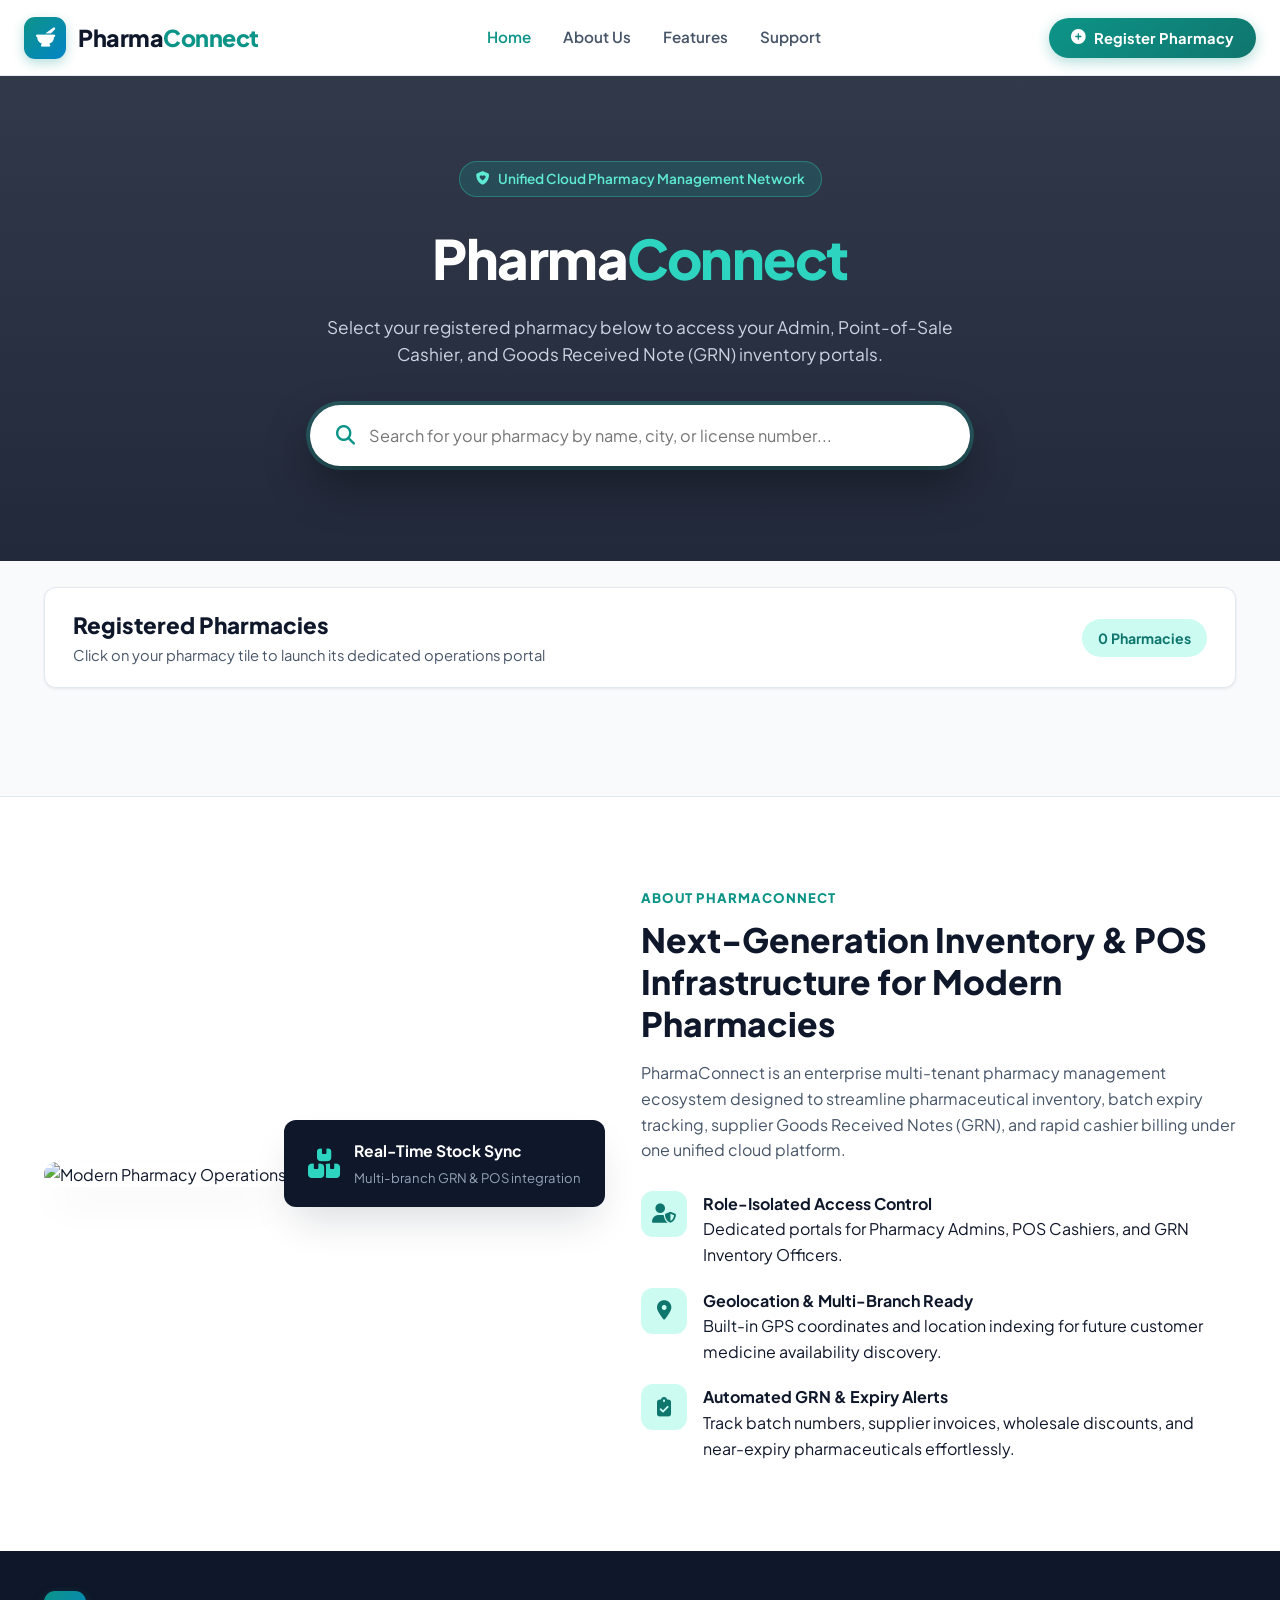
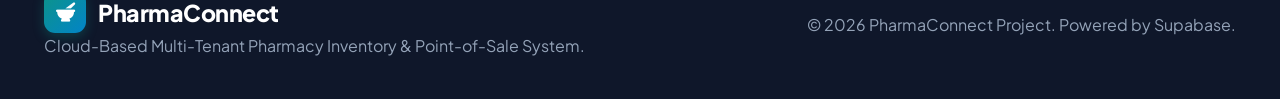
==== index.html @ 58185cb9 "Text Errors" ====
<!DOCTYPE html>
<html lang="en">
<head>
    <meta charset="UTF-8">
    <meta name="viewport" content="width=device-width, initial-scale=1.0">
    <title>PharmaConnect | Multi-Tenant Pharmacy Inventory System</title>
    
    <!-- Google Fonts -->
    <link rel="preconnect" href="https://fonts.googleapis.com">
    <link rel="preconnect" href="https://fonts.gstatic.com" crossorigin>
    <link href="https://fonts.googleapis.com/css2?family=Plus+Jakarta+Sans:wght@400;500;600;700;800&display=swap" rel="stylesheet">
    
    <!-- Font Awesome Icons -->
    <link rel="stylesheet" href="https://cdnjs.cloudflare.com/ajax/libs/font-awesome/6.5.1/css/all.min.css">
    
    <!-- Supabase JS SDK -->
    <script src="https://cdn.jsdelivr.net/npm/@supabase/supabase-js@2"></script>
    <link rel="icon" type="image/png" size="32x32" href="/Firefly.png"> 
    <!-- Custom Stylesheet -->
    <link rel="stylesheet" href="style.css">
</head>
<body>

    <!-- Toast Notification Container -->
    <div id="toast-container"></div>

    <!-- ==================== TOP NAVIGATION BAR ==================== -->
    <header class="navbar" id="main-navbar">
        <div class="nav-container">
            <a href="#home" class="brand-logo" onclick="navigateTo('home'); return false;">
                <div class="logo-icon">
                    <i class="fa-solid fa-mortar-pestle"></i>
                </div>
                <span>Pharma<span class="brand-highlight">Connect</span></span>
            </a>

            <nav class="nav-links">
                <a href="#home" onclick="navigateTo('home'); return false;" class="nav-link active">Home</a>
                <a href="#about-section" onclick="scrollToAbout(event)" class="nav-link">About Us</a>
                <a href="#features-section" onclick="scrollToAbout(event)" class="nav-link">Features</a>
                <a href="#contact-section" onclick="scrollToAbout(event)" class="nav-link">Support</a>
            </nav>

            <div class="nav-actions">
                <button type="button" class="btn-register-nav" onclick="navigateTo('register')">
                    <i class="fa-solid fa-plus-circle"></i> Register Pharmacy
                </button>
            </div>
        </div>
    </header>

    <!-- ==================== VIEW 1: MAIN FRONT PAGE ==================== -->
    <main id="view-home" class="view-section active">
        <section class="hero-section">
            <div class="hero-overlay"></div>
            <div class="hero-content">
                <span class="hero-badge">
                    <i class="fa-solid fa-shield-heart"></i> Unified Cloud Pharmacy Management Network
                </span>
                <h1 class="hero-title">Pharma<span>Connect</span></h1>
                <p class="hero-subtitle">
                    Select your registered pharmacy below to access your Admin, Point-of-Sale Cashier, and Goods Received Note (GRN) inventory portals.
                </p>

                <!-- Center Search Bar -->
                <div class="search-wrapper">
                    <i class="fa-solid fa-magnifying-glass search-icon"></i>
                    <input 
                        type="search" 
                        id="pharmacy-search-input" 
                        name="pharmacy_search"
                        placeholder="Search for your pharmacy by name, city, or license number..." 
                        autocomplete="off"
                    >
                </div>
            </div>
        </section>

        <!-- Registered Pharmacy Tiles Section -->
        <section class="directory-section">
            <div class="container">
                <div class="directory-header">
                    <div>
                        <h2>Registered Pharmacies</h2>
                        <p>Click on your pharmacy tile to launch its dedicated operations portal</p>
                    </div>
                    <span id="pharmacy-count-badge" class="count-badge">0 Pharmacies</span>
                </div>

                <!-- Dynamic Grid of Pharmacy Tiles -->
                <div id="pharmacy-tiles-grid" class="pharmacy-grid"></div>

                <!-- Empty State -->
                <div id="no-results-state" class="empty-state hidden">
                    <i class="fa-solid fa-clinic-medical"></i>
                    <h3 id="empty-state-title">No Pharmacies Registered Yet</h3>
                    <p id="empty-state-desc">Register your first pharmacy to see it appear here on the live directory.</p>
                    <button type="button" class="btn-primary" onclick="navigateTo('register')">
                        <i class="fa-solid fa-plus"></i> Register First Pharmacy
                    </button>
                </div>
            </div>
        </section>

        <!-- About Us & Platform Features Section -->
        <section id="about-section" class="about-section">
            <div class="container">
                <div class="about-grid">
                    <div class="about-image-wrapper">
                        <img src="https://images.unsplash.com/photo-1587854692152-cbe660dbde88?auto=format&fit=crop&w=1000&q=80" alt="Modern Pharmacy Operations">
                        <div class="about-floating-card">
                            <i class="fa-solid fa-boxes-stacked"></i>
                            <div>
                                <strong>Real-Time Stock Sync</strong>
                                <span>Multi-branch GRN & POS integration</span>
                            </div>
                        </div>
                    </div>
                    <div class="about-text">
                        <span class="section-tag">ABOUT PHARMACONNECT</span>
                        <h2>Next-Generation Inventory & POS Infrastructure for Modern Pharmacies</h2>
                        <p>
                            PharmaConnect is an enterprise multi-tenant pharmacy management ecosystem designed to streamline pharmaceutical inventory, batch expiry tracking, supplier Goods Received Notes (GRN), and rapid cashier billing under one unified cloud platform.
                        </p>
                        <div class="feature-list" id="features-section">
                            <div class="feature-item">
                                <div class="feature-icon"><i class="fa-solid fa-user-shield"></i></div>
                                <div>
                                    <h4>Role-Isolated Access Control</h4>
                                    <p>Dedicated portals for Pharmacy Admins, POS Cashiers, and GRN Inventory Officers.</p>
                                </div>
                            </div>
                            <div class="feature-item">
                                <div class="feature-icon"><i class="fa-solid fa-location-dot"></i></div>
                                <div>
                                    <h4>Geolocation & Multi-Branch Ready</h4>
                                    <p>Built-in GPS coordinates and location indexing for future customer medicine availability discovery.</p>
                                </div>
                            </div>
                            <div class="feature-item">
                                <div class="feature-icon"><i class="fa-solid fa-clipboard-check"></i></div>
                                <div>
                                    <h4>Automated GRN & Expiry Alerts</h4>
                                    <p>Track batch numbers, supplier invoices, wholesale discounts, and near-expiry pharmaceuticals effortlessly.</p>
                                </div>
                            </div>
                        </div>
                    </div>
                </div>
            </div>
        </section>

        <footer id="contact-section" class="footer">
            <div class="container footer-content">
                <div>
                    <div class="brand-logo footer-logo">
                        <div class="logo-icon"><i class="fa-solid fa-mortar-pestle"></i></div>
                        <span>Pharma<span class="brand-highlight">Connect</span></span>
                    </div>
                    <p>Cloud-Based Multi-Tenant Pharmacy Inventory & Point-of-Sale System.</p>
                </div>
                <div class="footer-right">
                    <p>&copy; 2026 PharmaConnect Project. Powered by Supabase.</p>
                </div>
            </div>
        </footer>
    </main>

    <!-- ==================== VIEW 2: REGISTER PHARMACY PAGE ==================== -->
    <section id="view-register" class="view-section">
        <div class="register-container">
            <!-- Left Visual Banner -->
            <div class="register-banner">
                <div class="register-banner-overlay"></div>
                <div class="register-banner-content">
                    <button type="button" class="btn-back-light" onclick="navigateTo('home')">
                        <i class="fa-solid fa-arrow-left"></i> Back to Front Page
                    </button>
                    <div class="banner-middle">
                        <span class="badge-pill">Partner Onboarding</span>
                        <h2>Register Your Pharmacy on PharmaConnect</h2>
                        <p>Set up your digital pharmacy workspace. Once registered, your pharmacy tile will immediately appear on the directory.</p>
                        
                        <ul class="onboarding-steps">
                            <li><i class="fa-solid fa-circle-check"></i> Instant cloud workspace provisioning</li>
                            <li><i class="fa-solid fa-circle-check"></i> Precise GPS & address location pinning</li>
                            <li><i class="fa-solid fa-circle-check"></i> Master Admin account creation via Supabase</li>
                        </ul>
                    </div>
                    <div class="banner-footer">
                        <small><i class="fa-solid fa-lock"></i> Secured with Row Level Security (RLS)</small>
                    </div>
                </div>
            </div>

            <!-- Right Form Area (WITH FULL AUTOFILL SUPPORT) -->
            <div class="register-form-wrapper">
                <div class="form-header">
                    <h2>Pharmacy Registration</h2>
                    <p>Complete the details below to deploy your pharmacy management portal.</p>
                </div>

                <!-- Inline Error Box -->
                <div id="register-error-box" class="form-alert error hidden"></div>

                <form id="register-pharmacy-form" method="post" action="#" autocomplete="on">
                    <!-- 1. Pharmacy Identity Details -->
                    <div class="form-section-title">
                        <i class="fa-solid fa-clinic-medical"></i> Pharmacy Information
                    </div>
                    <div class="form-grid-2">
                        <div class="form-group">
                            <label for="reg-pharmacy-name">Pharmacy Name *</label>
                            <input 
                                type="text" 
                                id="reg-pharmacy-name" 
                                name="organization" 
                                autocomplete="organization" 
                                required 
                                placeholder="e.g., MediCare Central Pharmacy"
                            >
                        </div>
                        <div class="form-group">
                            <label for="reg-license-no">NMRA / Pharmacy Reg. Number *</label>
                            <input 
                                type="text" 
                                id="reg-license-no" 
                                name="license_no" 
                                autocomplete="off" 
                                required 
                                placeholder="e.g., PH-SL-2026-849"
                            >
                        </div>
                    </div>

                    <div class="form-grid-2">
                        <div class="form-group">
                            <label for="reg-phone">Contact Number *</label>
                            <input 
                                type="tel" 
                                id="reg-phone" 
                                name="tel" 
                                autocomplete="tel" 
                                required 
                                placeholder="e.g., +94 11 234 5678"
                            >
                        </div>
                        <div class="form-group">
                            <label for="reg-hours">Operating Hours *</label>
                            <select id="reg-hours" name="operating_hours" required>
                                <option value="24/7 Open">Open 24 Hours (24/7)</option>
                                <option value="8:00 AM - 10:00 PM" selected>8:00 AM – 10:00 PM</option>
                                <option value="8:00 AM - 8:00 PM">8:00 AM – 8:00 PM</option>
                                <option value="9:00 AM - 9:00 PM">9:00 AM – 9:00 PM</option>
                            </select>
                        </div>
                    </div>

                    <!-- 2. Pharmacy Location Details -->
                    <div class="form-section-title">
                        <i class="fa-solid fa-map-location-dot"></i> Location & Coordinates
                    </div>
                    <div class="form-grid-2">
                        <div class="form-group">
                            <label for="reg-city">City / Town *</label>
                            <input 
                                type="text" 
                                id="reg-city" 
                                name="address-level2" 
                                autocomplete="address-level2" 
                                required 
                                placeholder="e.g., Moratuwa"
                            >
                        </div>
                        <div class="form-group">
                            <label for="reg-address">Street Address *</label>
                            <input 
                                type="text" 
                                id="reg-address" 
                                name="street-address" 
                                autocomplete="street-address" 
                                required 
                                placeholder="e.g., No. 142, Galle Road"
                            >
                        </div>
                    </div>

                    <div class="location-picker-box">
                        <div class="location-coords">
                            <div class="form-group">
                                <label for="reg-lat">Latitude</label>
                                <input type="text" id="reg-lat" name="latitude" placeholder="e.g., 6.7951">
                            </div>
                            <div class="form-group">
                                <label for="reg-lng">Longitude</label>
                                <input type="text" id="reg-lng" name="longitude" placeholder="e.g., 79.9009">
                            </div>
                        </div>
                        <button type="button" id="btn-detect-gps" class="btn-gps" onclick="detectLocation()">
                            <i class="fa-solid fa-location-crosshairs"></i> Detect Current GPS Location
                        </button>
                        <small id="gps-status-text" class="gps-hint">
                            You can click Detect GPS or type coordinates manually.
                        </small>
                    </div>

                    <div class="form-group" style="margin-top: 14px;">
                        <label for="reg-image-url">Storefront / Cover Image URL (Optional)</label>
                        <input 
                            type="url" 
                            id="reg-image-url" 
                            name="image_url" 
                            autocomplete="url" 
                            placeholder="Leave blank to use default professional pharmacy image"
                        >
                    </div>

                    <!-- 3. Master Admin Credentials -->
                    <div class="form-section-title">
                        <i class="fa-solid fa-user-lock"></i> Master Admin Credentials
                    </div>
                    <div class="form-grid-2">
                        <div class="form-group">
                            <label for="reg-admin-email">Admin Email *</label>
                            <input 
                                type="email" 
                                id="reg-admin-email" 
                                name="email" 
                                autocomplete="email" 
                                required 
                                placeholder="admin@pharmacy.lk"
                            >
                        </div>
                        <div class="form-group">
                            <label for="reg-admin-username">Admin Username *</label>
                            <input 
                                type="text" 
                                id="reg-admin-username" 
                                name="username" 
                                autocomplete="username" 
                                required 
                                placeholder="e.g., medicare_admin"
                            >
                        </div>
                    </div>

                    <div class="form-grid-2">
                        <div class="form-group">
                            <label for="reg-admin-password">Admin Password *</label>
                            <input 
                                type="password" 
                                id="reg-admin-password" 
                                name="password" 
                                autocomplete="new-password" 
                                required 
                                minlength="6" 
                                placeholder="Min. 6 characters"
                            >
                        </div>
                        <div class="form-group">
                            <label for="reg-admin-confirm">Confirm Password *</label>
                            <input 
                                type="password" 
                                id="reg-admin-confirm" 
                                name="confirm_password" 
                                autocomplete="new-password" 
                                required 
                                minlength="6" 
                                placeholder="Re-enter password"
                            >
                        </div>
                    </div>

                    <div class="form-actions">
                        <button type="button" class="btn-secondary" onclick="navigateTo('home')">Cancel</button>
                        <button type="submit" id="btn-submit-register" class="btn-primary">
                            <i class="fa-solid fa-cloud-arrow-up"></i> Complete Registration
                        </button>
                    </div>
                </form>
            </div>
        </div>
    </section>

    <!-- ==================== VIEW 3: SPECIFIC PHARMACY PORTAL (3 TILES) ==================== -->
    <section id="view-pharmacy-portal" class="view-section portal-bg">
        <div class="portal-overlay"></div>
        
        <div class="portal-container">
            <div class="portal-topbar">
                <button type="button" class="btn-glass-back" onclick="navigateTo('home')">
                    <i class="fa-solid fa-arrow-left"></i> Back to Pharmacy Directory
                </button>
                <div class="portal-status-pill">
                    <span class="status-dot"></span> System Online
                </div>
            </div>

            <div class="portal-header">
                <span id="portal-pharmacy-license" class="portal-license-tag">REG: PH-0000</span>
                <h1 id="portal-pharmacy-name">Pharmacy Name</h1>
                <p id="portal-pharmacy-location">
                    <i class="fa-solid fa-location-dot"></i> <span>Location Address</span>
                </p>
            </div>

            <!-- THREE MAIN SYSTEM TILES IN THE MIDDLE -->
            <div class="role-tiles-wrapper">
                <div class="role-tile" onclick="openRoleLogin('Admin')">
                    <div class="role-tile-icon admin-accent">
                        <i class="fa-solid fa-user-tie"></i>
                    </div>
                    <div class="role-tile-body">
                        <span class="role-step-tag">Master Control</span>
                        <h3>Admin</h3>
                        <p>Manage pharmacy settings, full medicine inventory, financial analytics, and create accounts for Cashier & GRN staff.</p>
                    </div>
                    <div class="role-tile-footer">
                        <span>Launch Admin Portal</span>
                        <i class="fa-solid fa-arrow-right"></i>
                    </div>
                </div>

                <div class="role-tile" onclick="openRoleLogin('Cashier')">
                    <div class="role-tile-icon cashier-accent">
                        <i class="fa-solid fa-cash-register"></i>
                    </div>
                    <div class="role-tile-body">
                        <span class="role-step-tag">Point of Sale</span>
                        <h3>Cashier</h3>
                        <p>Fast barcode billing, customer prescription fulfillment, batch selection, discount handling, and receipt printing.</p>
                    </div>
                    <div class="role-tile-footer">
                        <span>Launch Cashier POS</span>
                        <i class="fa-solid fa-arrow-right"></i>
                    </div>
                </div>

                <div class="role-tile" onclick="openRoleLogin('GRN System')">
                    <div class="role-tile-icon grn-accent">
                        <i class="fa-solid fa-truck-ramp-box"></i>
                    </div>
                    <div class="role-tile-body">
                        <span class="role-step-tag">Stock Intake</span>
                        <h3>GRN System</h3>
                        <p>Record Goods Received Notes, supplier invoices, batch numbers, manufacturing/expiry dates, and wholesale cost updates.</p>
                    </div>
                    <div class="role-tile-footer">
                        <span>Launch GRN System</span>
                        <i class="fa-solid fa-arrow-right"></i>
                    </div>
                </div>
            </div>
        </div>
    </section>

    <!-- ==================== VIEW 4: ROLE LOGIN PAGE ==================== -->
    <section id="view-role-login" class="view-section portal-bg">
        <div class="portal-overlay"></div>

        <div class="login-page-container">
            <div class="login-glass-card">
                <button type="button" class="btn-back-inline" onclick="navigateTo('portal')">
                    <i class="fa-solid fa-chevron-left"></i> Back to Role Selection
                </button>

                <div class="login-card-header">
                    <div id="login-role-icon" class="login-role-icon">
                        <i class="fa-solid fa-user-shield"></i>
                    </div>
                    <span id="login-pharmacy-badge" class="login-pharmacy-badge">Pharmacy Name</span>
                    <h2 id="login-role-title">Admin Login</h2>
                    <p id="login-role-subtitle">Enter your authorized credentials to access this workspace.</p>
                </div>

                <div class="login-info-banner">
                    <i class="fa-solid fa-circle-info"></i>
                    <span id="login-hint-text">
                        Sign in using your Pharmacy Admin Username or Email & Password.
                    </span>
                </div>

                <div id="login-error-box" class="form-alert error hidden"></div>

                <form id="role-login-form" method="post" action="#" autocomplete="on">
                    <div class="form-group">
                        <label for="login-username">Admin Username or Email</label>
                        <div class="input-with-icon">
                            <i class="fa-solid fa-user"></i>
                            <input 
                                type="text" 
                                id="login-username" 
                                name="username" 
                                autocomplete="username" 
                                required 
                                placeholder="Enter admin username or email"
                            >
                        </div>
                    </div>

                    <div class="form-group">
                        <label for="login-password">Password</label>
                        <div class="input-with-icon">
                            <i class="fa-solid fa-key"></i>
                            <input 
                                type="password" 
                                id="login-password" 
                                name="password" 
                                autocomplete="current-password" 
                                required 
                                placeholder="Enter password"
                            >
                        </div>
                    </div>

                    <button type="submit" id="btn-role-login" class="btn-primary btn-full">
                        <i class="fa-solid fa-right-to-bracket"></i> Sign In to Workspace
                    </button>
                </form>
            </div>
        </div>
    </section>

    <!-- Custom Script -->
    <script src="script.js"></script>
</body>
</html>
---- style.css ----
/* ==================== VARIABLES & RESET ==================== */
:root {
    --primary: #0d9488;
    --primary-hover: #0f766e;
    --primary-light: #ccfbf1;
    --secondary: #0284c7;
    --dark-slate: #0f172a;
    --slate-800: #1e293b;
    --slate-600: #475569;
    --slate-400: #94a3b8;
    --slate-100: #f1f5f9;
    --bg-light: #f8fafc;
    --white: #ffffff;
    --danger: #ef4444;
    --success: #10b981;
    --shadow-sm: 0 1px 3px rgba(15, 23, 42, 0.08);
    --shadow-md: 0 10px 25px -5px rgba(15, 23, 42, 0.08);
    --shadow-lg: 0 20px 40px -10px rgba(15, 23, 42, 0.16);
    --radius-md: 12px;
    --radius-lg: 18px;
    --transition: all 0.25s cubic-bezier(0.4, 0, 0.2, 1);
}

* {
    margin: 0;
    padding: 0;
    box-sizing: border-box;
}

html {
    scroll-behavior: smooth;
}

body {
    font-family: 'Plus Jakarta Sans', -apple-system, BlinkMacSystemFont, sans-serif;
    background-color: var(--bg-light);
    color: var(--dark-slate);
    line-height: 1.6;
    overflow-x: hidden;
}

.container {
    max-width: 1240px;
    margin: 0 auto;
    padding: 0 24px;
}

.hidden {
    display: none !important;
}

/* ==================== VIEW SWITCHING ==================== */
.view-section {
    display: none;
    min-height: calc(100vh - 76px);
    animation: fadeIn 0.25s ease;
}

.view-section.active {
    display: block;
}

@keyframes fadeIn {
    from { opacity: 0; transform: translateY(4px); }
    to { opacity: 1; transform: translateY(0); }
}

/* ==================== TOP NAVBAR ==================== */
.navbar {
    position: sticky;
    top: 0;
    z-index: 1000;
    background: rgba(255, 255, 255, 0.94);
    backdrop-filter: blur(12px);
    border-bottom: 1px solid rgba(226, 232, 240, 0.8);
    height: 76px;
}

.nav-container {
    max-width: 1280px;
    height: 100%;
    margin: 0 auto;
    padding: 0 24px;
    display: flex;
    align-items: center;
    justify-content: space-between;
}

.brand-logo {
    display: flex;
    align-items: center;
    gap: 12px;
    text-decoration: none;
    font-size: 1.45rem;
    font-weight: 800;
    color: var(--dark-slate);
    letter-spacing: -0.5px;
}

.logo-icon {
    width: 42px;
    height: 42px;
    border-radius: 11px;
    background: linear-gradient(135deg, var(--primary), var(--secondary));
    color: var(--white);
    display: flex;
    align-items: center;
    justify-content: center;
    font-size: 1.2rem;
    box-shadow: 0 4px 12px rgba(13, 148, 136, 0.3);
}

.brand-highlight {
    color: var(--primary);
}

.nav-links {
    display: flex;
    align-items: center;
    gap: 32px;
}

.nav-link {
    text-decoration: none;
    color: var(--slate-600);
    font-weight: 600;
    font-size: 0.95rem;
    transition: var(--transition);
}

.nav-link:hover, .nav-link.active {
    color: var(--primary);
}

.nav-actions {
    display: flex;
    align-items: center;
    gap: 12px;
}

.btn-register-nav {
    background: linear-gradient(135deg, var(--primary), var(--primary-hover));
    color: var(--white);
    border: none;
    padding: 11px 22px;
    border-radius: 999px;
    font-family: inherit;
    font-weight: 700;
    font-size: 0.92rem;
    cursor: pointer;
    display: flex;
    align-items: center;
    gap: 8px;
    box-shadow: 0 4px 14px rgba(13, 148, 136, 0.32);
    transition: var(--transition);
}

.btn-register-nav:hover {
    transform: translateY(-2px);
    box-shadow: 0 8px 20px rgba(13, 148, 136, 0.42);
}

/* ==================== FORM ALERTS ==================== */
.form-alert {
    padding: 13px 16px;
    border-radius: 10px;
    font-size: 0.88rem;
    font-weight: 600;
    margin-bottom: 18px;
    line-height: 1.5;
}

.form-alert.error {
    background: #fef2f2;
    border: 1px solid #fecaca;
    color: #b91c1c;
}

.form-alert.success {
    background: #f0fdf4;
    border: 1px solid #bbf7d0;
    color: #15803d;
}

/* ==================== HERO & CENTER SEARCH BAR ==================== */
.hero-section {
    position: relative;
    padding: 85px 24px 95px;
    text-align: center;
    background-image: url('https://images.unsplash.com/photo-1576602976047-174e57a47881?auto=format&fit=crop&w=1920&q=80');
    background-size: cover;
    background-position: center;
    color: var(--white);
}

.hero-overlay {
    position: absolute;
    inset: 0;
    background: linear-gradient(180deg, rgba(15, 23, 42, 0.85) 0%, rgba(15, 23, 42, 0.92) 100%);
}

.hero-content {
    position: relative;
    z-index: 2;
    max-width: 780px;
    margin: 0 auto;
}

.hero-badge {
    display: inline-flex;
    align-items: center;
    gap: 8px;
    background: rgba(20, 184, 166, 0.18);
    border: 1px solid rgba(45, 212, 191, 0.35);
    color: #5eead4;
    padding: 6px 16px;
    border-radius: 999px;
    font-size: 0.85rem;
    font-weight: 600;
    margin-bottom: 18px;
}

.hero-title {
    font-size: 3.4rem;
    font-weight: 800;
    letter-spacing: -1.5px;
    margin-bottom: 12px;
}

.hero-title span {
    color: #2dd4bf;
}

.hero-subtitle {
    color: #cbd5e1;
    font-size: 1.08rem;
    max-width: 640px;
    margin: 0 auto 36px;
}

.search-wrapper {
    position: relative;
    max-width: 660px;
    margin: 0 auto;
    background: var(--white);
    border-radius: 999px;
    padding: 6px 20px;
    display: flex;
    align-items: center;
    box-shadow: 0 20px 45px rgba(0, 0, 0, 0.35), 0 0 0 4px rgba(45, 212, 191, 0.25);
    transition: var(--transition);
}

.search-wrapper:focus-within {
    box-shadow: 0 20px 45px rgba(0, 0, 0, 0.45), 0 0 0 5px rgba(45, 212, 191, 0.5);
    transform: translateY(-2px);
}

.search-icon {
    color: var(--primary);
    font-size: 1.2rem;
    margin-right: 14px;
    margin-left: 6px;
}

#pharmacy-search-input {
    width: 100%;
    border: none;
    outline: none;
    font-size: 1.02rem;
    font-family: inherit;
    color: var(--dark-slate);
    padding: 14px 0;
    background: transparent;
}

.clear-search-btn {
    background: var(--slate-100);
    border: none;
    width: 32px;
    height: 32px;
    border-radius: 50%;
    color: var(--slate-600);
    cursor: pointer;
    display: flex;
    align-items: center;
    justify-content: center;
}

/* ==================== PHARMACY TILES GRID ==================== */
.directory-section {
    padding: 64px 0 80px;
    margin-top: -38px;
    position: relative;
    z-index: 5;
}

.directory-header {
    display: flex;
    align-items: center;
    justify-content: space-between;
    margin-bottom: 28px;
    background: var(--white);
    padding: 20px 28px;
    border-radius: var(--radius-md);
    box-shadow: var(--shadow-sm);
    border: 1px solid #e2e8f0;
}

.directory-header h2 {
    font-size: 1.4rem;
    font-weight: 800;
}

.directory-header p {
    color: var(--slate-600);
    font-size: 0.92rem;
}

.count-badge {
    background: var(--primary-light);
    color: var(--primary-hover);
    font-weight: 700;
    font-size: 0.88rem;
    padding: 8px 16px;
    border-radius: 999px;
}

.pharmacy-grid {
    display: grid;
    grid-template-columns: repeat(auto-fill, minmax(340px, 1fr));
    gap: 26px;
}

.pharmacy-tile {
    background: var(--white);
    border-radius: var(--radius-lg);
    overflow: hidden;
    border: 1px solid #e2e8f0;
    box-shadow: var(--shadow-sm);
    cursor: pointer;
    transition: var(--transition);
    display: flex;
    flex-direction: column;
}

.pharmacy-tile:hover {
    transform: translateY(-6px);
    box-shadow: var(--shadow-lg);
    border-color: var(--primary);
}

.tile-image-box {
    height: 185px;
    position: relative;
    overflow: hidden;
}

.tile-image-box img {
    width: 100%;
    height: 100%;
    object-fit: cover;
    transition: transform 0.5s ease;
}

.pharmacy-tile:hover .tile-image-box img {
    transform: scale(1.06);
}

.tile-hours-badge {
    position: absolute;
    top: 14px;
    right: 14px;
    background: rgba(15, 23, 42, 0.8);
    backdrop-filter: blur(6px);
    color: #5eead4;
    padding: 5px 12px;
    border-radius: 999px;
    font-size: 0.78rem;
    font-weight: 700;
}

.tile-license-badge {
    position: absolute;
    bottom: 12px;
    left: 14px;
    background: rgba(255, 255, 255, 0.92);
    color: var(--dark-slate);
    padding: 4px 10px;
    border-radius: 6px;
    font-size: 0.75rem;
    font-weight: 700;
}

.tile-content {
    padding: 22px;
    flex: 1;
    display: flex;
    flex-direction: column;
}

.tile-title {
    font-size: 1.25rem;
    font-weight: 800;
    color: var(--dark-slate);
    margin-bottom: 8px;
}

.tile-meta {
    display: flex;
    flex-direction: column;
    gap: 6px;
    color: var(--slate-600);
    font-size: 0.9rem;
    margin-bottom: 18px;
}

.tile-meta span {
    display: flex;
    align-items: center;
    gap: 8px;
}

.tile-meta i {
    color: var(--primary);
    width: 16px;
}

.tile-footer {
    margin-top: auto;
    padding-top: 14px;
    border-top: 1px solid #f1f5f9;
    display: flex;
    align-items: center;
    justify-content: space-between;
    font-weight: 700;
    font-size: 0.9rem;
    color: var(--primary);
}

/* ==================== ABOUT SECTION & FOOTER ==================== */
.about-section {
    padding: 90px 0;
    background: var(--white);
    border-top: 1px solid #e2e8f0;
}

.about-grid {
    display: grid;
    grid-template-columns: 1fr 1.1fr;
    gap: 56px;
    align-items: center;
}

.about-image-wrapper {
    position: relative;
}

.about-image-wrapper img {
    width: 100%;
    border-radius: var(--radius-lg);
    box-shadow: var(--shadow-lg);
}

.about-floating-card {
    position: absolute;
    bottom: -20px;
    right: -20px;
    background: var(--dark-slate);
    color: var(--white);
    padding: 18px 24px;
    border-radius: var(--radius-md);
    display: flex;
    align-items: center;
    gap: 14px;
    box-shadow: var(--shadow-lg);
}

.about-floating-card i {
    font-size: 1.8rem;
    color: #2dd4bf;
}

.about-floating-card strong {
    display: block;
    font-size: 0.98rem;
}

.about-floating-card span {
    font-size: 0.82rem;
    color: var(--slate-400);
}

.section-tag {
    color: var(--primary);
    font-weight: 800;
    font-size: 0.82rem;
    letter-spacing: 1px;
    display: block;
    margin-bottom: 10px;
}

.about-text h2 {
    font-size: 2.1rem;
    font-weight: 800;
    line-height: 1.25;
    margin-bottom: 16px;
}

.about-text > p {
    color: var(--slate-600);
    margin-bottom: 28px;
}

.feature-list {
    display: flex;
    flex-direction: column;
    gap: 20px;
}

.feature-item {
    display: flex;
    gap: 16px;
}

.feature-icon {
    width: 46px;
    height: 46px;
    border-radius: 12px;
    background: var(--primary-light);
    color: var(--primary-hover);
    display: flex;
    align-items: center;
    justify-content: center;
    font-size: 1.2rem;
    flex-shrink: 0;
}

.footer {
    background: var(--dark-slate);
    color: var(--slate-400);
    padding: 40px 0;
}

.footer-content {
    display: flex;
    align-items: center;
    justify-content: space-between;
    flex-wrap: wrap;
    gap: 20px;
}

.footer-logo span {
    color: var(--white);
}

/* ==================== VIEW 2: REGISTER PHARMACY PAGE ==================== */
.register-container {
    min-height: calc(100vh - 76px);
    display: grid;
    grid-template-columns: 440px 1fr;
    background: var(--white);
}

.register-banner {
    position: relative;
    background-image: url('https://images.unsplash.com/photo-1586015555751-63bb77f4322a?auto=format&fit=crop&w=1000&q=80');
    background-size: cover;
    background-position: center;
    color: var(--white);
    padding: 40px;
    display: flex;
    flex-direction: column;
}

.register-banner-overlay {
    position: absolute;
    inset: 0;
    background: linear-gradient(160deg, rgba(13, 148, 136, 0.92), rgba(15, 23, 42, 0.95));
}

.register-banner-content {
    position: relative;
    z-index: 2;
    height: 100%;
    display: flex;
    flex-direction: column;
    justify-content: space-between;
}

.btn-back-light {
    align-self: flex-start;
    background: rgba(255, 255, 255, 0.15);
    border: 1px solid rgba(255, 255, 255, 0.25);
    color: var(--white);
    padding: 9px 16px;
    border-radius: 8px;
    cursor: pointer;
    font-family: inherit;
    font-weight: 600;
    display: flex;
    align-items: center;
    gap: 8px;
}

.badge-pill {
    display: inline-block;
    background: rgba(255, 255, 255, 0.2);
    padding: 5px 14px;
    border-radius: 999px;
    font-size: 0.8rem;
    font-weight: 700;
    margin-bottom: 14px;
}

.banner-middle h2 {
    font-size: 2rem;
    font-weight: 800;
    line-height: 1.25;
    margin-bottom: 14px;
}

.banner-middle p {
    color: rgba(255, 255, 255, 0.86);
    font-size: 0.95rem;
    margin-bottom: 24px;
}

.onboarding-steps {
    list-style: none;
    display: flex;
    flex-direction: column;
    gap: 12px;
}

.onboarding-steps li {
    display: flex;
    align-items: center;
    gap: 10px;
    font-weight: 600;
    font-size: 0.92rem;
}

.onboarding-steps i {
    color: #5eead4;
}

.register-form-wrapper {
    padding: 48px 64px;
    max-width: 840px;
    margin: 0 auto;
    width: 100%;
}

.form-header {
    margin-bottom: 24px;
}

.form-header h2 {
    font-size: 1.8rem;
    font-weight: 800;
}

.form-header p {
    color: var(--slate-600);
}

.form-section-title {
    font-size: 0.92rem;
    font-weight: 800;
    text-transform: uppercase;
    letter-spacing: 0.6px;
    color: var(--primary);
    margin: 26px 0 14px;
    padding-bottom: 8px;
    border-bottom: 1px solid #e2e8f0;
    display: flex;
    align-items: center;
    gap: 8px;
}

.form-grid-2 {
    display: grid;
    grid-template-columns: 1fr 1fr;
    gap: 18px;
    margin-bottom: 14px;
}

.form-group {
    display: flex;
    flex-direction: column;
    gap: 6px;
}

.form-group label {
    font-size: 0.88rem;
    font-weight: 700;
    color: var(--slate-800);
}

.form-group input,
.form-group select {
    padding: 12px 14px;
    border: 1.5px solid #cbd5e1;
    border-radius: 10px;
    font-family: inherit;
    font-size: 0.95rem;
    color: var(--dark-slate);
    transition: var(--transition);
    background: var(--white);
}

.form-group input:focus,
.form-group select:focus {
    outline: none;
    border-color: var(--primary);
    box-shadow: 0 0 0 3px rgba(13, 148, 136, 0.15);
}

.location-picker-box {
    background: var(--slate-100);
    padding: 16px;
    border-radius: var(--radius-md);
    border: 1px dashed #94a3b8;
}

.location-coords {
    display: grid;
    grid-template-columns: 1fr 1fr;
    gap: 14px;
    margin-bottom: 12px;
}

.btn-gps {
    width: 100%;
    padding: 11px;
    background: var(--dark-slate);
    color: var(--white);
    border: none;
    border-radius: 8px;
    font-family: inherit;
    font-weight: 700;
    cursor: pointer;
    display: flex;
    align-items: center;
    justify-content: center;
    gap: 8px;
    transition: var(--transition);
}

.btn-gps:hover {
    background: var(--primary);
}

.gps-hint {
    display: block;
    margin-top: 8px;
    font-size: 0.8rem;
    color: var(--slate-600);
}

.form-actions {
    margin-top: 32px;
    display: flex;
    justify-content: flex-end;
    gap: 14px;
}

/* ==================== VIEW 3 & 4: PORTAL & ROLE LOGIN ==================== */
.portal-bg {
    position: relative;
    min-height: calc(100vh - 76px);
    background-image: url('https://images.unsplash.com/photo-1631549916768-4119b2e5f926?auto=format&fit=crop&w=1920&q=85');
    background-size: cover;
    background-position: center;
    background-attachment: fixed;
}

.portal-overlay {
    position: absolute;
    inset: 0;
    background: radial-gradient(circle at center, rgba(15, 23, 42, 0.82) 0%, rgba(15, 23, 42, 0.95) 100%);
}

.portal-container {
    position: relative;
    z-index: 2;
    max-width: 1180px;
    margin: 0 auto;
    padding: 40px 24px 70px;
    display: flex;
    flex-direction: column;
    justify-content: center;
    min-height: calc(100vh - 76px);
}

.portal-topbar {
    display: flex;
    align-items: center;
    justify-content: space-between;
    margin-bottom: 32px;
}

.btn-glass-back {
    background: rgba(255, 255, 255, 0.1);
    backdrop-filter: blur(10px);
    border: 1px solid rgba(255, 255, 255, 0.2);
    color: var(--white);
    padding: 10px 18px;
    border-radius: 999px;
    font-family: inherit;
    font-weight: 600;
    cursor: pointer;
    display: flex;
    align-items: center;
    gap: 8px;
}

.portal-status-pill {
    background: rgba(16, 185, 129, 0.2);
    border: 1px solid rgba(16, 185, 129, 0.4);
    color: #6ee7b7;
    padding: 6px 16px;
    border-radius: 999px;
    font-size: 0.85rem;
    font-weight: 700;
    display: flex;
    align-items: center;
    gap: 8px;
}

.status-dot {
    width: 8px;
    height: 8px;
    border-radius: 50%;
    background: #10b981;
    box-shadow: 0 0 8px #10b981;
}

.portal-header {
    text-align: center;
    color: var(--white);
    margin-bottom: 48px;
}

.portal-license-tag {
    display: inline-block;
    background: rgba(45, 212, 191, 0.2);
    border: 1px solid rgba(45, 212, 191, 0.4);
    color: #5eead4;
    padding: 4px 14px;
    border-radius: 6px;
    font-size: 0.82rem;
    font-weight: 700;
    margin-bottom: 10px;
}

.portal-header h1 {
    font-size: 2.75rem;
    font-weight: 800;
    margin-bottom: 8px;
}

.portal-header p {
    color: #cbd5e1;
    font-size: 1.05rem;
}

.role-tiles-wrapper {
    display: grid;
    grid-template-columns: repeat(3, 1fr);
    gap: 28px;
}

.role-tile {
    background: rgba(255, 255, 255, 0.08);
    backdrop-filter: blur(16px);
    border: 1px solid rgba(255, 255, 255, 0.16);
    border-radius: 22px;
    padding: 36px 30px;
    color: var(--white);
    cursor: pointer;
    transition: var(--transition);
    display: flex;
    flex-direction: column;
    justify-content: space-between;
}

.role-tile:hover {
    transform: translateY(-10px);
    background: rgba(255, 255, 255, 0.14);
    border-color: #2dd4bf;
    box-shadow: 0 25px 50px rgba(0, 0, 0, 0.45);
}

.role-tile-icon {
    width: 68px;
    height: 68px;
    border-radius: 18px;
    display: flex;
    align-items: center;
    justify-content: center;
    font-size: 1.8rem;
    margin-bottom: 24px;
}

.admin-accent {
    background: linear-gradient(135deg, #0d9488, #14b8a6);
}

.cashier-accent {
    background: linear-gradient(135deg, #0284c7, #38bdf8);
}

.grn-accent {
    background: linear-gradient(135deg, #7c3aed, #a855f7);
}

.role-step-tag {
    font-size: 0.78rem;
    text-transform: uppercase;
    letter-spacing: 1px;
    color: #94a3b8;
    font-weight: 700;
}

.role-tile-body h3 {
    font-size: 1.75rem;
    font-weight: 800;
    margin: 6px 0 12px;
}

.role-tile-body p {
    color: #cbd5e1;
    font-size: 0.94rem;
    margin-bottom: 28px;
}

.role-tile-footer {
    display: flex;
    align-items: center;
    justify-content: space-between;
    padding-top: 18px;
    border-top: 1px solid rgba(255, 255, 255, 0.14);
    font-weight: 700;
    color: #5eead4;
}

.login-page-container {
    position: relative;
    z-index: 2;
    min-height: calc(100vh - 76px);
    display: flex;
    align-items: center;
    justify-content: center;
    padding: 32px 20px;
}

.login-glass-card {
    width: 100%;
    max-width: 460px;
    background: rgba(255, 255, 255, 0.96);
    backdrop-filter: blur(20px);
    border-radius: 24px;
    padding: 38px 36px;
    box-shadow: 0 25px 60px rgba(0, 0, 0, 0.45);
}

.btn-back-inline {
    background: none;
    border: none;
    color: var(--slate-600);
    font-family: inherit;
    font-weight: 700;
    font-size: 0.88rem;
    cursor: pointer;
    display: inline-flex;
    align-items: center;
    gap: 6px;
    margin-bottom: 20px;
}

.login-card-header {
    text-align: center;
    margin-bottom: 22px;
}

.login-role-icon {
    width: 60px;
    height: 60px;
    border-radius: 16px;
    background: var(--primary);
    color: var(--white);
    display: flex;
    align-items: center;
    justify-content: center;
    font-size: 1.5rem;
    margin: 0 auto 14px;
}

.login-pharmacy-badge {
    display: inline-block;
    background: var(--primary-light);
    color: var(--primary-hover);
    font-size: 0.8rem;
    font-weight: 800;
    padding: 4px 12px;
    border-radius: 999px;
    margin-bottom: 8px;
}

.login-info-banner {
    background: #f0fdfa;
    border: 1px solid #99f6e4;
    color: #115e59;
    padding: 12px 14px;
    border-radius: 10px;
    font-size: 0.82rem;
    display: flex;
    gap: 10px;
    align-items: flex-start;
    margin-bottom: 20px;
}

.input-with-icon {
    position: relative;
}

.input-with-icon i {
    position: absolute;
    left: 14px;
    top: 50%;
    transform: translateY(-50%);
    color: var(--slate-400);
}

.input-with-icon input {
    width: 100%;
    padding-left: 40px;
}

#role-login-form .form-group {
    margin-bottom: 18px;
}

/* ==================== BUTTONS & TOASTS ==================== */
.btn-primary {
    background: linear-gradient(135deg, var(--primary), var(--primary-hover));
    color: var(--white);
    border: none;
    padding: 13px 26px;
    border-radius: 10px;
    font-family: inherit;
    font-weight: 700;
    font-size: 0.96rem;
    cursor: pointer;
    display: inline-flex;
    align-items: center;
    justify-content: center;
    gap: 8px;
    transition: var(--transition);
}

.btn-primary:hover {
    transform: translateY(-2px);
    box-shadow: 0 8px 20px rgba(13, 148, 136, 0.35);
}

.btn-secondary {
    background: var(--slate-100);
    color: var(--slate-800);
    border: 1px solid #cbd5e1;
    padding: 13px 24px;
    border-radius: 10px;
    font-family: inherit;
    font-weight: 700;
    cursor: pointer;
}

.btn-full {
    width: 100%;
}

.empty-state {
    text-align: center;
    background: var(--white);
    padding: 60px 24px;
    border-radius: var(--radius-lg);
    border: 1px dashed #cbd5e1;
}

.empty-state i {
    font-size: 3rem;
    color: var(--primary);
    margin-bottom: 14px;
}

.empty-state h3 {
    margin-bottom: 8px;
}

.empty-state p {
    color: var(--slate-600);
    margin-bottom: 20px;
}

#toast-container {
    position: fixed;
    bottom: 24px;
    right: 24px;
    z-index: 9999;
    display: flex;
    flex-direction: column;
    gap: 10px;
}

.toast {
    background: var(--dark-slate);
    color: var(--white);
    padding: 14px 20px;
    border-radius: 12px;
    box-shadow: var(--shadow-lg);
    display: flex;
    align-items: center;
    gap: 12px;
    font-size: 0.92rem;
    font-weight: 600;
    border-left: 4px solid var(--primary);
}

.toast.error {
    border-left-color: var(--danger);
}

@media (max-width: 992px) {
    .register-container, .role-tiles-wrapper, .about-grid {
        grid-template-columns: 1fr;
    }
    .register-form-wrapper {
        padding: 36px 24px;
    }
}

@media (max-width: 768px) {
    .nav-links {
        display: none;
    }
    .hero-title {
        font-size: 2.4rem;
    }
    .form-grid-2 {
        grid-template-columns: 1fr;
    }
}
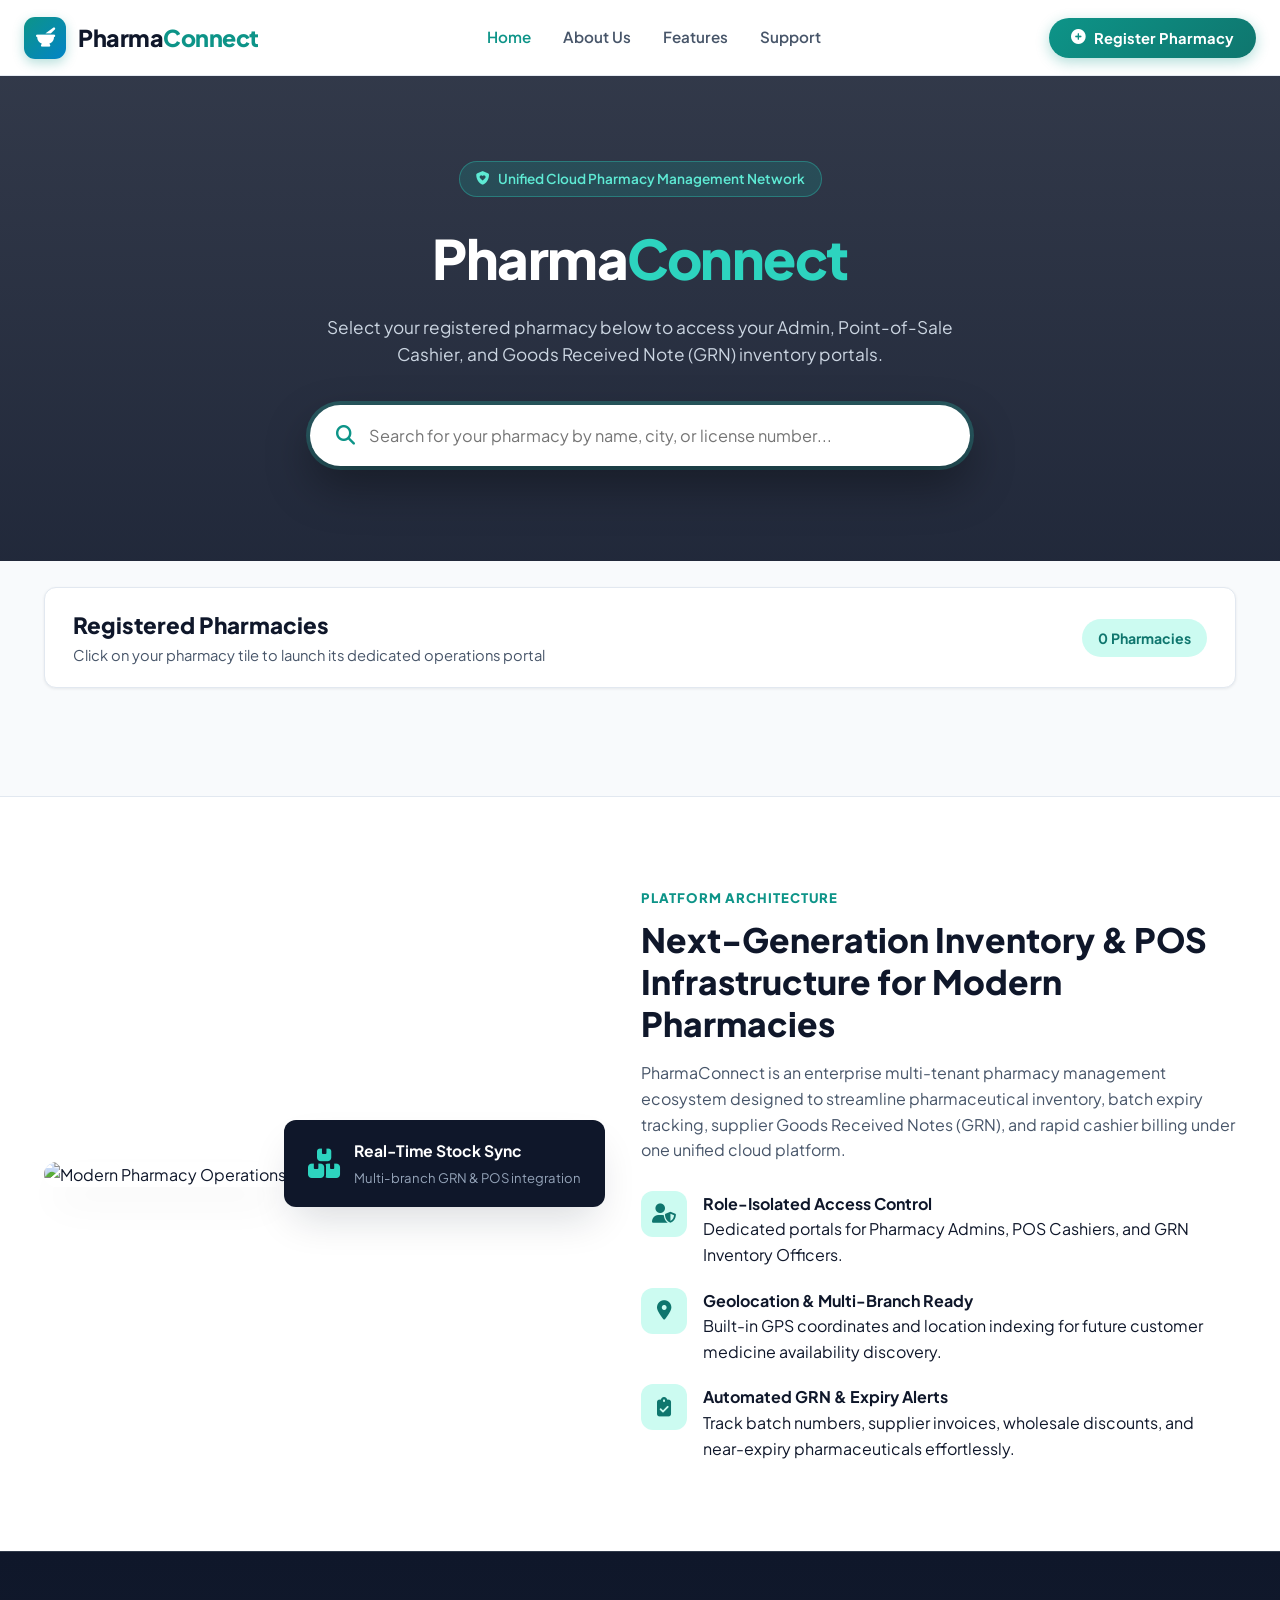
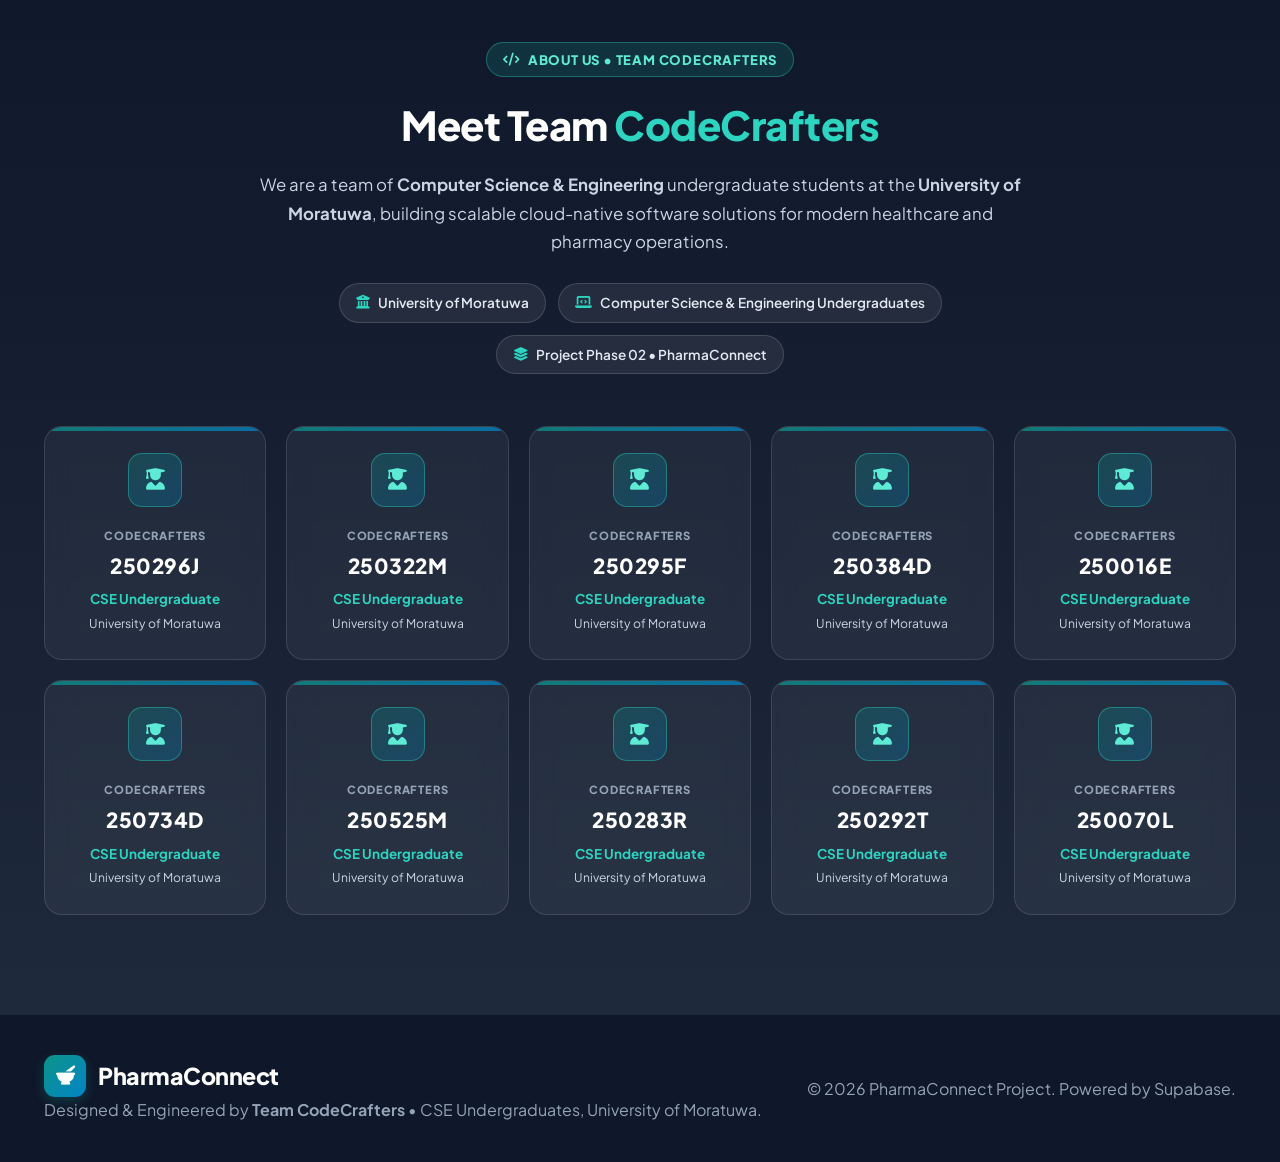
==== commit 7feca5f1: "added about us" ====
--- a/index.html
+++ b/index.html
@@ -102,8 +102,8 @@
             </div>
         </section>
 
-        <!-- About Us & Platform Features Section -->
-        <section id="about-section" class="about-section">
+        <!-- Platform Features Section -->
+        <section id="features-section" class="about-section">
             <div class="container">
                 <div class="about-grid">
                     <div class="about-image-wrapper">
@@ -117,12 +117,12 @@
                         </div>
                     </div>
                     <div class="about-text">
-                        <span class="section-tag">ABOUT PHARMACONNECT</span>
+                        <span class="section-tag">PLATFORM ARCHITECTURE</span>
                         <h2>Next-Generation Inventory & POS Infrastructure for Modern Pharmacies</h2>
                         <p>
                             PharmaConnect is an enterprise multi-tenant pharmacy management ecosystem designed to streamline pharmaceutical inventory, batch expiry tracking, supplier Goods Received Notes (GRN), and rapid cashier billing under one unified cloud platform.
                         </p>
-                        <div class="feature-list" id="features-section">
+                        <div class="feature-list">
                             <div class="feature-item">
                                 <div class="feature-icon"><i class="fa-solid fa-user-shield"></i></div>
                                 <div>
@@ -150,6 +150,119 @@
             </div>
         </section>
 
+        <!-- ==================== ABOUT US: TEAM CODECRAFTERS SECTION ==================== -->
+        <section id="about-section" class="team-about-section">
+            <div class="container">
+                <div class="team-header">
+                    <span class="team-badge">
+                        <i class="fa-solid fa-code"></i> ABOUT US • TEAM CODECRAFTERS
+                    </span>
+                    <h2>Meet Team <span>CodeCrafters</span></h2>
+                    <p>
+                        We are a team of <strong>Computer Science &amp; Engineering</strong> undergraduate students at the <strong>University of Moratuwa</strong>, building scalable cloud-native software solutions for modern healthcare and pharmacy operations.
+                    </p>
+
+                    <div class="uom-Credentials-bar">
+                        <div class="uom-pill">
+                            <i class="fa-solid fa-building-columns"></i>
+                            <span>University of Moratuwa</span>
+                        </div>
+                        <div class="uom-pill">
+                            <i class="fa-solid fa-laptop-code"></i>
+                            <span>Computer Science &amp; Engineering Undergraduates</span>
+                        </div>
+                        <div class="uom-pill">
+                            <i class="fa-solid fa-layer-group"></i>
+                            <span>Project Phase 02 • PharmaConnect</span>
+                        </div>
+                    </div>
+                </div>
+
+                <!-- 10 Team Member Index Tiles (2 Clean Rows of 5 on Desktop) -->
+                <div class="team-tiles-grid">
+                    <div class="member-tile">
+                        <div class="member-avatar"><i class="fa-solid fa-user-graduate"></i></div>
+                        <span class="member-team-tag">CodeCrafters</span>
+                        <h3 class="member-index">250296J</h3>
+                        <p class="member-role">CSE Undergraduate</p>
+                        <small class="member-uni">University of Moratuwa</small>
+                    </div>
+
+                    <div class="member-tile">
+                        <div class="member-avatar"><i class="fa-solid fa-user-graduate"></i></div>
+                        <span class="member-team-tag">CodeCrafters</span>
+                        <h3 class="member-index">250322M</h3>
+                        <p class="member-role">CSE Undergraduate</p>
+                        <small class="member-uni">University of Moratuwa</small>
+                    </div>
+
+                    <div class="member-tile">
+                        <div class="member-avatar"><i class="fa-solid fa-user-graduate"></i></div>
+                        <span class="member-team-tag">CodeCrafters</span>
+                        <h3 class="member-index">250295F</h3>
+                        <p class="member-role">CSE Undergraduate</p>
+                        <small class="member-uni">University of Moratuwa</small>
+                    </div>
+
+                    <div class="member-tile">
+                        <div class="member-avatar"><i class="fa-solid fa-user-graduate"></i></div>
+                        <span class="member-team-tag">CodeCrafters</span>
+                        <h3 class="member-index">250384D</h3>
+                        <p class="member-role">CSE Undergraduate</p>
+                        <small class="member-uni">University of Moratuwa</small>
+                    </div>
+
+                    <div class="member-tile">
+                        <div class="member-avatar"><i class="fa-solid fa-user-graduate"></i></div>
+                        <span class="member-team-tag">CodeCrafters</span>
+                        <h3 class="member-index">250016E</h3>
+                        <p class="member-role">CSE Undergraduate</p>
+                        <small class="member-uni">University of Moratuwa</small>
+                    </div>
+
+                    <div class="member-tile">
+                        <div class="member-avatar"><i class="fa-solid fa-user-graduate"></i></div>
+                        <span class="member-team-tag">CodeCrafters</span>
+                        <h3 class="member-index">250734D</h3>
+                        <p class="member-role">CSE Undergraduate</p>
+                        <small class="member-uni">University of Moratuwa</small>
+                    </div>
+
+                    <div class="member-tile">
+                        <div class="member-avatar"><i class="fa-solid fa-user-graduate"></i></div>
+                        <span class="member-team-tag">CodeCrafters</span>
+                        <h3 class="member-index">250525M</h3>
+                        <p class="member-role">CSE Undergraduate</p>
+                        <small class="member-uni">University of Moratuwa</small>
+                    </div>
+
+                    <div class="member-tile">
+                        <div class="member-avatar"><i class="fa-solid fa-user-graduate"></i></div>
+                        <span class="member-team-tag">CodeCrafters</span>
+                        <h3 class="member-index">250283R</h3>
+                        <p class="member-role">CSE Undergraduate</p>
+                        <small class="member-uni">University of Moratuwa</small>
+                    </div>
+
+                    <div class="member-tile">
+                        <div class="member-avatar"><i class="fa-solid fa-user-graduate"></i></div>
+                        <span class="member-team-tag">CodeCrafters</span>
+                        <h3 class="member-index">250292T</h3>
+                        <p class="member-role">CSE Undergraduate</p>
+                        <small class="member-uni">University of Moratuwa</small>
+                    </div>
+
+                    <div class="member-tile">
+                        <div class="member-avatar"><i class="fa-solid fa-user-graduate"></i></div>
+                        <span class="member-team-tag">CodeCrafters</span>
+                        <h3 class="member-index">250070L</h3>
+                        <p class="member-role">CSE Undergraduate</p>
+                        <small class="member-uni">University of Moratuwa</small>
+                    </div>
+                </div>
+            </div>
+        </section>
+
         <footer id="contact-section" class="footer">
             <div class="container footer-content">
                 <div>
@@ -157,13 +270,14 @@
                         <div class="logo-icon"><i class="fa-solid fa-mortar-pestle"></i></div>
                         <span>Pharma<span class="brand-highlight">Connect</span></span>
                     </div>
-                    <p>Cloud-Based Multi-Tenant Pharmacy Inventory & Point-of-Sale System.</p>
+                    <p>Designed &amp; Engineered by <strong>Team CodeCrafters</strong> • CSE Undergraduates, University of Moratuwa.</p>
                 </div>
                 <div class="footer-right">
                     <p>&copy; 2026 PharmaConnect Project. Powered by Supabase.</p>
                 </div>
             </div>
         </footer>
+
     </main>
 
     <!-- ==================== VIEW 2: REGISTER PHARMACY PAGE ==================== -->
--- a/style.css
+++ b/style.css
@@ -1151,4 +1151,184 @@
     .form-grid-2 {
         grid-template-columns: 1fr;
     }
+}
+/* ==================== ABOUT US: TEAM CODECRAFTERS SECTION ==================== */
+.team-about-section {
+    padding: 90px 0 100px;
+    background: linear-gradient(180deg, #0f172a 0%, #1e293b 100%);
+    color: var(--white);
+    position: relative;
+    border-top: 1px solid rgba(255, 255, 255, 0.08);
+}
+
+.team-header {
+    text-align: center;
+    max-width: 780px;
+    margin: 0 auto 52px;
+}
+
+.team-badge {
+    display: inline-flex;
+    align-items: center;
+    gap: 8px;
+    background: rgba(20, 184, 166, 0.16);
+    border: 1px solid rgba(45, 212, 191, 0.35);
+    color: #5eead4;
+    padding: 6px 16px;
+    border-radius: 999px;
+    font-size: 0.82rem;
+    font-weight: 800;
+    letter-spacing: 0.8px;
+    margin-bottom: 16px;
+}
+
+.team-header h2 {
+    font-size: 2.5rem;
+    font-weight: 800;
+    letter-spacing: -0.5px;
+    margin-bottom: 14px;
+}
+
+.team-header h2 span {
+    color: #2dd4bf;
+}
+
+.team-header p {
+    color: #cbd5e1;
+    font-size: 1.05rem;
+    line-height: 1.7;
+    margin-bottom: 26px;
+}
+
+.uom-Credentials-bar {
+    display: flex;
+    align-items: center;
+    justify-content: center;
+    flex-wrap: wrap;
+    gap: 12px;
+}
+
+.uom-pill {
+    background: rgba(255, 255, 255, 0.07);
+    border: 1px solid rgba(255, 255, 255, 0.14);
+    padding: 8px 16px;
+    border-radius: 999px;
+    font-size: 0.85rem;
+    font-weight: 600;
+    color: #e2e8f0;
+    display: inline-flex;
+    align-items: center;
+    gap: 8px;
+}
+
+.uom-pill i {
+    color: #2dd4bf;
+}
+
+.team-tiles-grid {
+    display: grid;
+    grid-template-columns: repeat(5, 1fr);
+    gap: 20px;
+}
+
+.member-tile {
+    background: rgba(255, 255, 255, 0.05);
+    backdrop-filter: blur(12px);
+    border: 1px solid rgba(255, 255, 255, 0.12);
+    border-radius: 18px;
+    padding: 26px 18px;
+    text-align: center;
+    transition: var(--transition);
+    position: relative;
+    overflow: hidden;
+}
+
+.member-tile::before {
+    content: '';
+    position: absolute;
+    top: 0;
+    left: 0;
+    right: 0;
+    height: 4px;
+    background: linear-gradient(90deg, var(--primary), var(--secondary));
+    opacity: 0.75;
+    transition: var(--transition);
+}
+
+.member-tile:hover {
+    transform: translateY(-7px);
+    background: rgba(255, 255, 255, 0.1);
+    border-color: #2dd4bf;
+    box-shadow: 0 18px 36px rgba(0, 0, 0, 0.35), 0 0 20px rgba(45, 212, 191, 0.18);
+}
+
+.member-tile:hover::before {
+    opacity: 1;
+    height: 5px;
+}
+
+.member-avatar {
+    width: 54px;
+    height: 54px;
+    border-radius: 14px;
+    background: linear-gradient(135deg, rgba(13, 148, 136, 0.28), rgba(2, 132, 199, 0.28));
+    border: 1px solid rgba(45, 212, 191, 0.4);
+    color: #5eead4;
+    display: flex;
+    align-items: center;
+    justify-content: center;
+    font-size: 1.35rem;
+    margin: 0 auto 14px;
+}
+
+.member-team-tag {
+    display: inline-block;
+    font-size: 0.7rem;
+    font-weight: 800;
+    text-transform: uppercase;
+    letter-spacing: 0.8px;
+    color: #94a3b8;
+    margin-bottom: 4px;
+}
+
+.member-index {
+    font-size: 1.3rem;
+    font-weight: 800;
+    color: var(--white);
+    letter-spacing: 0.5px;
+    margin-bottom: 6px;
+}
+
+.member-role {
+    font-size: 0.84rem;
+    font-weight: 700;
+    color: #2dd4bf;
+    margin-bottom: 4px;
+}
+
+.member-uni {
+    display: block;
+    font-size: 0.76rem;
+    color: #cbd5e1;
+}
+
+@media (max-width: 1100px) {
+    .team-tiles-grid {
+        grid-template-columns: repeat(3, 1fr);
+    }
+}
+
+@media (max-width: 768px) {
+    .team-tiles-grid {
+        grid-template-columns: repeat(2, 1fr);
+    }
+    .team-header h2 {
+        font-size: 2rem;
+    }
+}
+
+@media (max-width: 480px) {
+    .team-tiles-grid {
+        grid-template-columns: 1fr;
+    }
 }
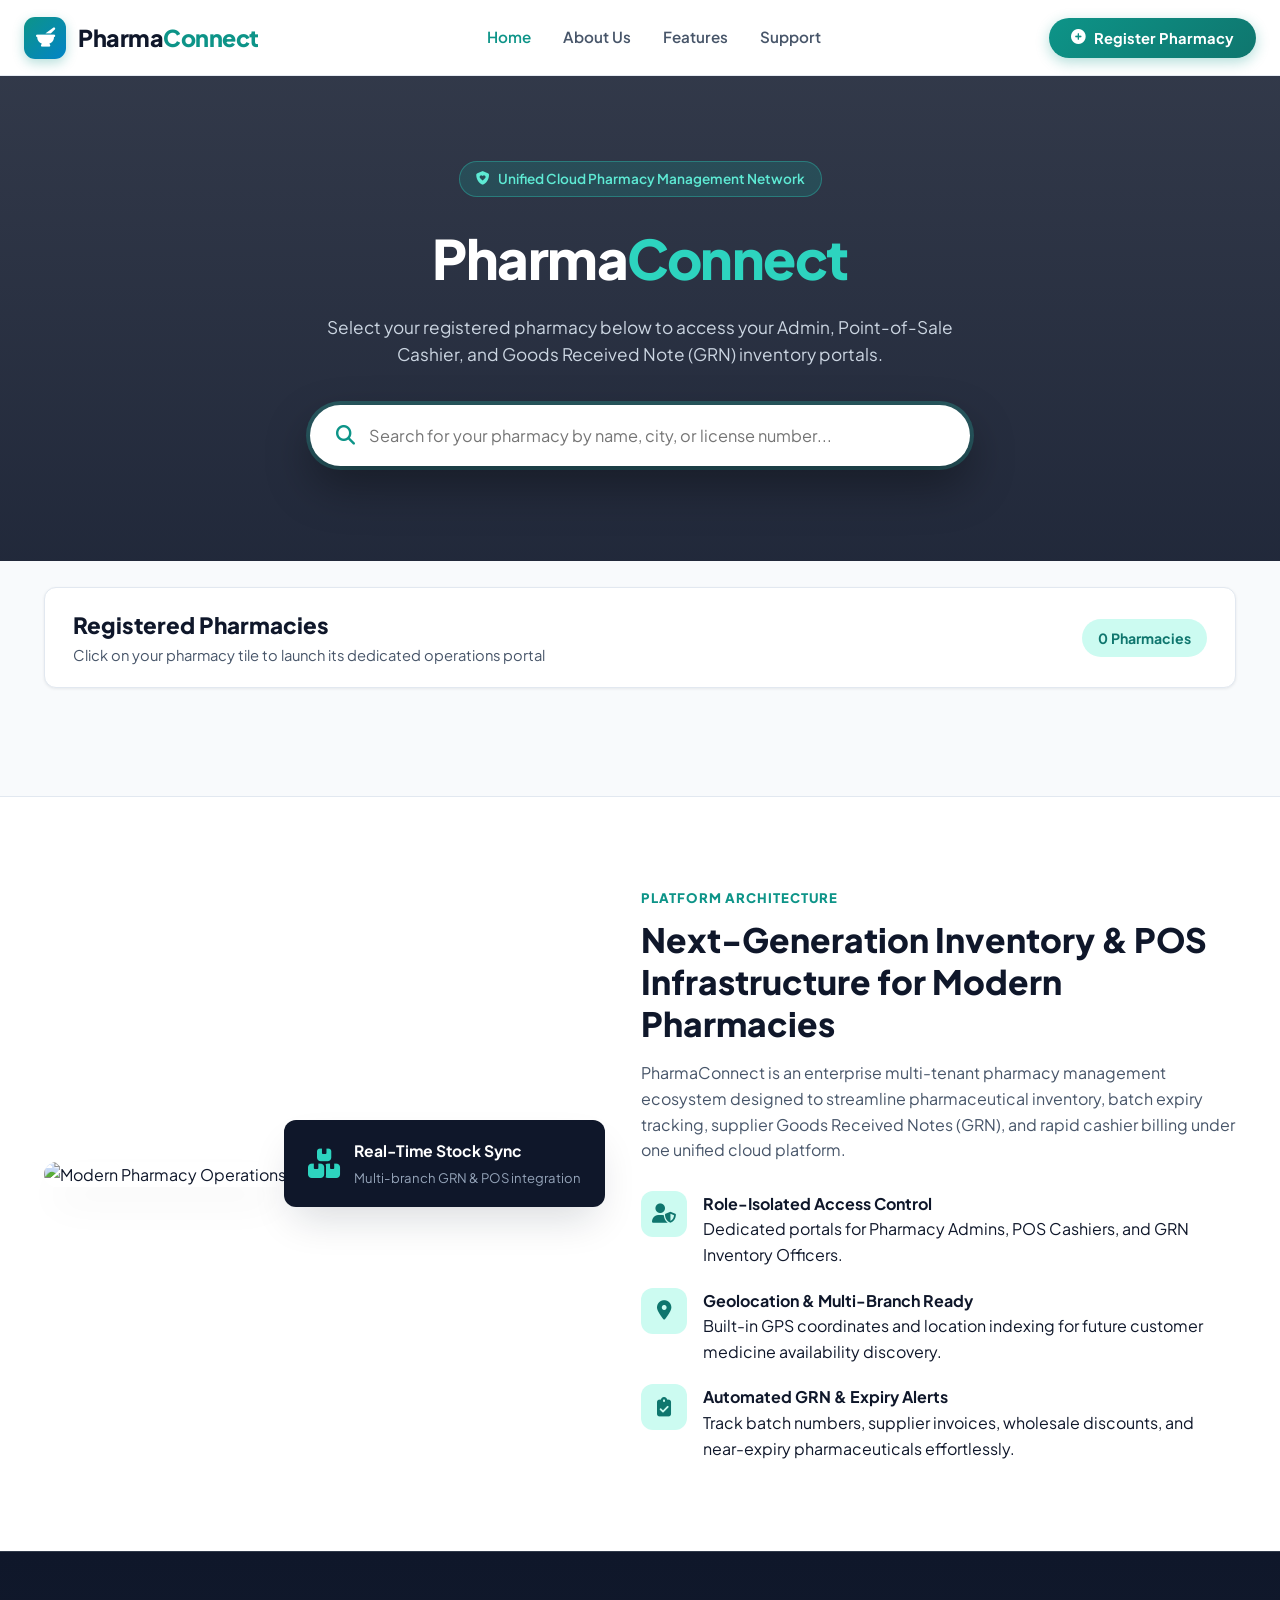
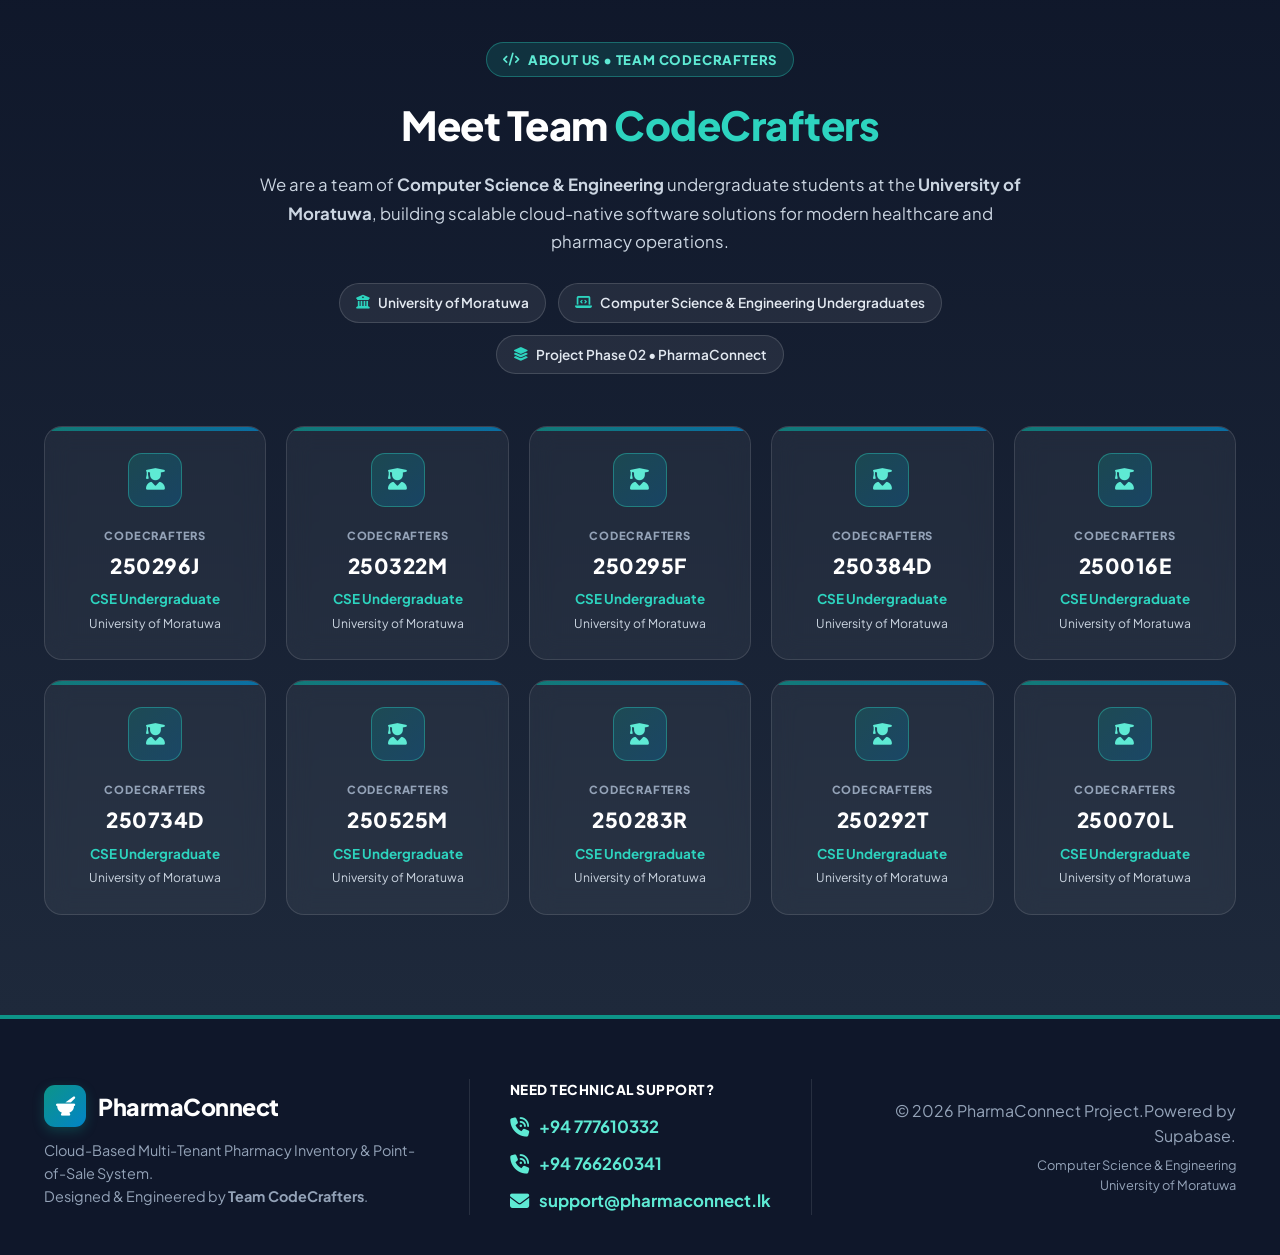
==== commit de03a136: "added support phone numbers" ====
--- a/index.html
+++ b/index.html
@@ -262,18 +262,34 @@
                 </div>
             </div>
         </section>
-
+        <!-- ==================== FOOTER & SUPPORT CONTACT ==================== -->
         <footer id="contact-section" class="footer">
             <div class="container footer-content">
-                <div>
+                <div class="footer-left">
                     <div class="brand-logo footer-logo">
                         <div class="logo-icon"><i class="fa-solid fa-mortar-pestle"></i></div>
                         <span>Pharma<span class="brand-highlight">Connect</span></span>
                     </div>
-                    <p>Designed &amp; Engineered by <strong>Team CodeCrafters</strong> • CSE Undergraduates, University of Moratuwa.</p>
-                </div>
+                    <p class="footer-desc">Cloud-Based Multi-Tenant Pharmacy Inventory & Point-of-Sale System.<br>Designed &amp; Engineered by <strong>Team CodeCrafters</strong>.</p>
+                </div>
+                
+                <!-- New Support Contact Block -->
+                <div class="footer-support">
+                    <span class="support-title">Need Technical Support?</span>
+                    <a href="tel:+9477610332" class="support-link">
+                        <i class="fa-solid fa-phone-volume"></i> +94 777610332
+                    </a>
+                    <a href="tel:+94766260341" class="support-link">
+                        <i class="fa-solid fa-phone-volume"></i> +94 766260341
+                    </a>
+                    <a href="mailto:sulakshana1461@gmail.com" class="support-link">
+                        <i class="fa-solid fa-envelope"></i> support@pharmaconnect.lk
+                    </a>
+                </div>
+
                 <div class="footer-right">
-                    <p>&copy; 2026 PharmaConnect Project. Powered by Supabase.</p>
+                    <p>&copy; 2026 PharmaConnect Project.Powered by Supabase.</p>
+                    <p class="uni-credit">Computer Science &amp; Engineering<br>University of Moratuwa</p>
                 </div>
             </div>
         </footer>
--- a/style.css
+++ b/style.css
@@ -1331,4 +1331,95 @@
     .team-tiles-grid {
         grid-template-columns: 1fr;
     }
+}
+/* ==================== FOOTER & SUPPORT ==================== */
+.footer {
+    background: var(--dark-slate);
+    color: var(--slate-400);
+    padding: 60px 0 40px;
+    border-top: 4px solid var(--primary);
+}
+
+.footer-content {
+    display: grid;
+    grid-template-columns: 1fr auto 1fr;
+    gap: 40px;
+    align-items: center;
+}
+
+.footer-logo span {
+    color: var(--white);
+}
+
+.footer-desc {
+    margin-top: 12px;
+    font-size: 0.9rem;
+    line-height: 1.6;
+}
+
+.footer-support {
+    display: flex;
+    flex-direction: column;
+    gap: 10px;
+    padding: 0 40px;
+    border-left: 1px solid rgba(255, 255, 255, 0.1);
+    border-right: 1px solid rgba(255, 255, 255, 0.1);
+}
+
+.support-title {
+    color: var(--white);
+    font-size: 0.85rem;
+    font-weight: 800;
+    text-transform: uppercase;
+    letter-spacing: 0.5px;
+    margin-bottom: 4px;
+}
+
+.support-link {
+    color: #5eead4;
+    text-decoration: none;
+    font-weight: 700;
+    font-size: 1.05rem;
+    display: flex;
+    align-items: center;
+    gap: 10px;
+    transition: var(--transition);
+}
+
+.support-link i {
+    font-size: 1.2rem;
+}
+
+.support-link:hover {
+    color: var(--white);
+    transform: translateX(4px);
+}
+
+.footer-right {
+    text-align: right;
+}
+
+.uni-credit {
+    margin-top: 6px;
+    font-size: 0.8rem;
+    color: var(--slate-500);
+}
+
+@media (max-width: 992px) {
+    .footer-content {
+        grid-template-columns: 1fr;
+        text-align: center;
+        gap: 30px;
+    }
+    .footer-support {
+        padding: 30px 0;
+        border-left: none;
+        border-right: none;
+        border-top: 1px solid rgba(255, 255, 255, 0.1);
+        border-bottom: 1px solid rgba(255, 255, 255, 0.1);
+        align-items: center;
+    }
+    .footer-right {
+        text-align: center;
+    }
 }
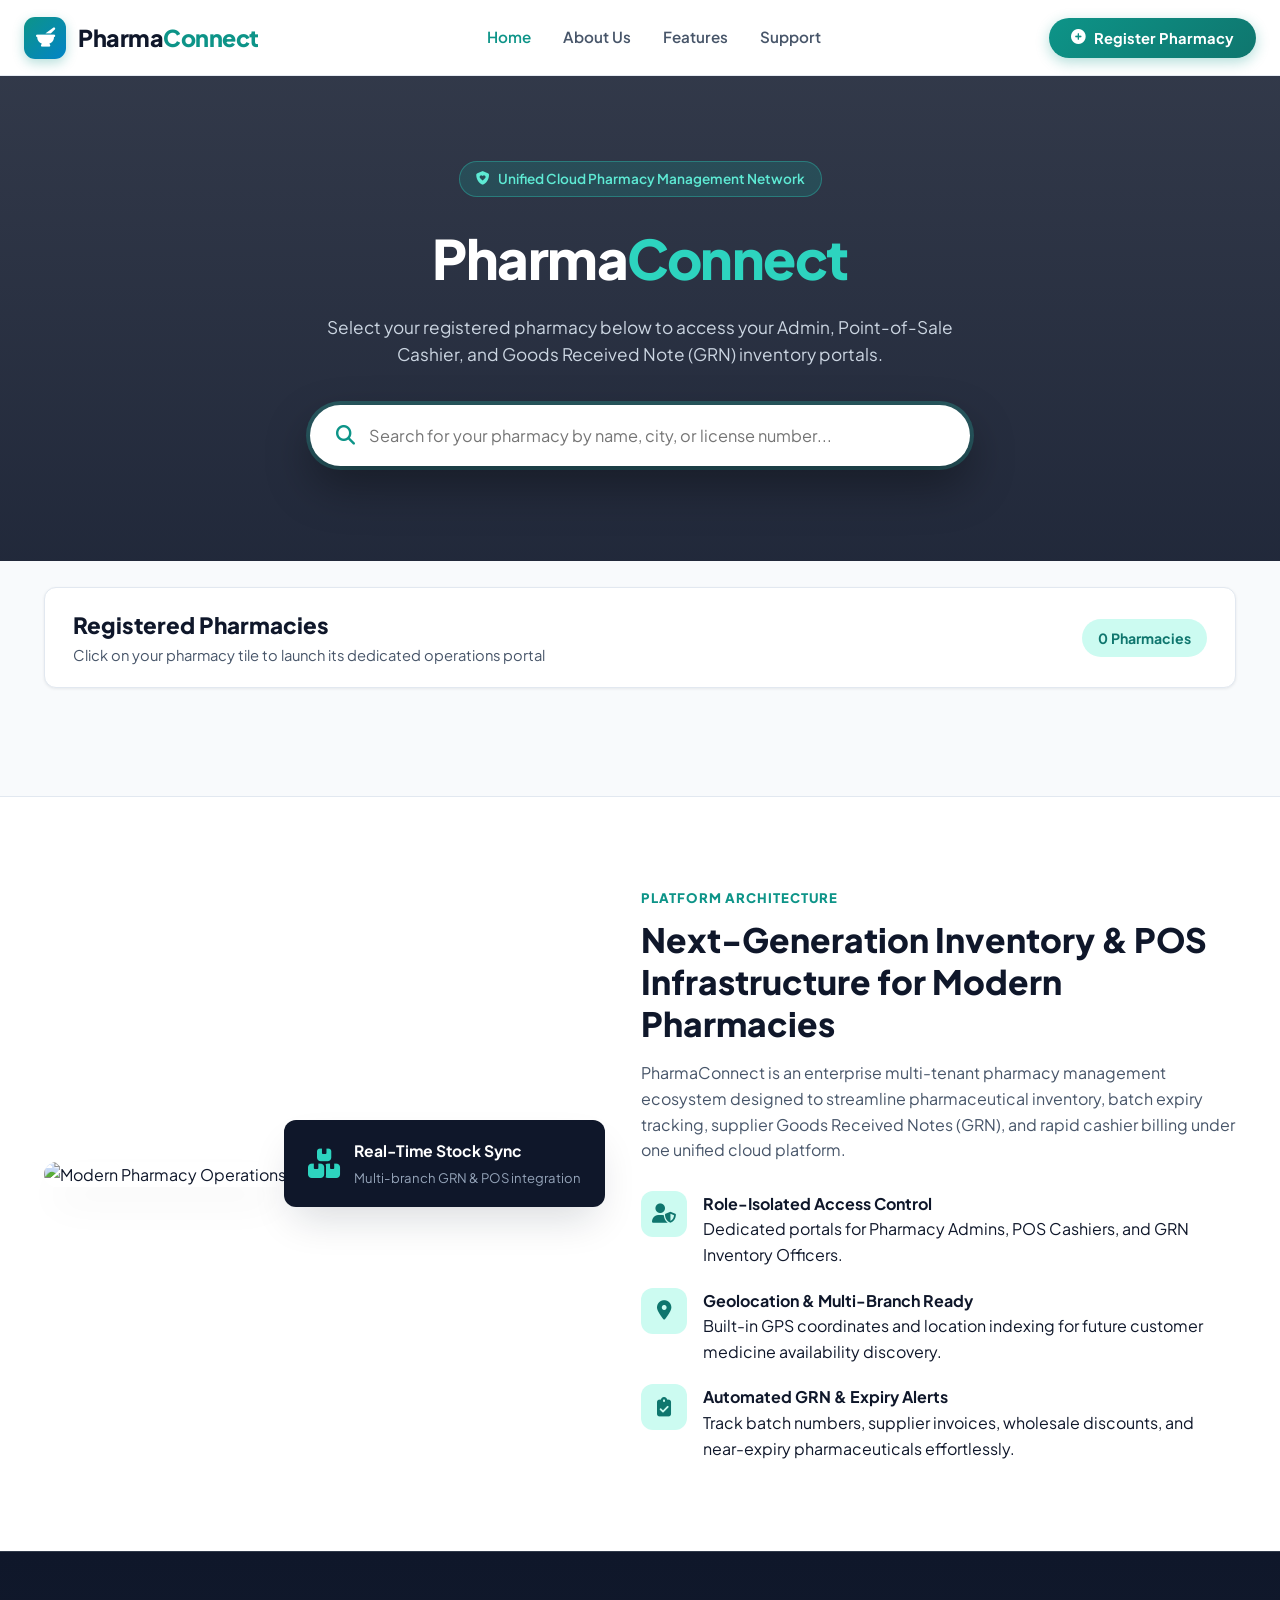
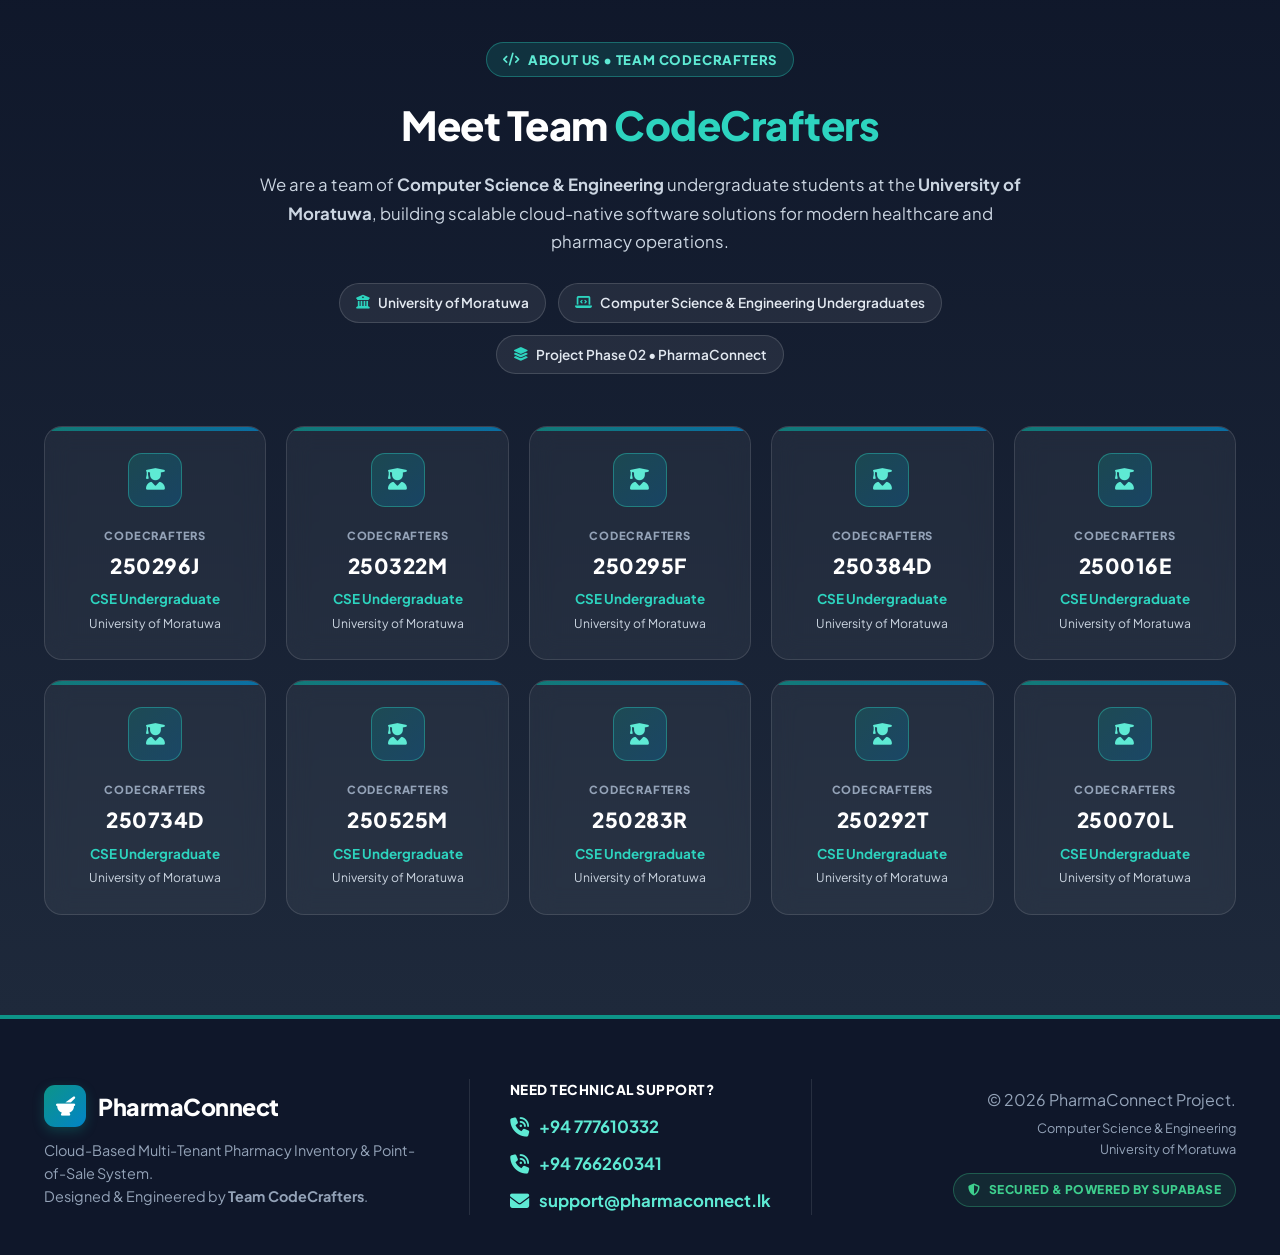
==== commit ffe01dd8: "added supabase trust badge" ====
--- a/index.html
+++ b/index.html
@@ -288,8 +288,13 @@
                 </div>
 
                 <div class="footer-right">
-                    <p>&copy; 2026 PharmaConnect Project.Powered by Supabase.</p>
+                    <p>&copy; 2026 PharmaConnect Project.</p>
                     <p class="uni-credit">Computer Science &amp; Engineering<br>University of Moratuwa</p>
+                    
+                    <!-- Supabase Security Trust Badge -->
+                    <div class="powered-by-supabase">
+                        <i class="fa-solid fa-shield-halved"></i> Secured & Powered by Supabase
+                    </div>
                 </div>
             </div>
         </footer>
--- a/style.css
+++ b/style.css
@@ -1422,4 +1422,20 @@
     .footer-right {
         text-align: center;
     }
+}
+/* Supabase Trust Badge */
+.powered-by-supabase {
+    display: inline-flex;
+    align-items: center;
+    gap: 8px;
+    margin-top: 14px;
+    background: rgba(62, 207, 142, 0.1);
+    border: 1px solid rgba(62, 207, 142, 0.3);
+    color: #3ecf8e;
+    padding: 6px 14px;
+    border-radius: 999px;
+    font-size: 0.75rem;
+    font-weight: 800;
+    text-transform: uppercase;
+    letter-spacing: 0.5px;
 }
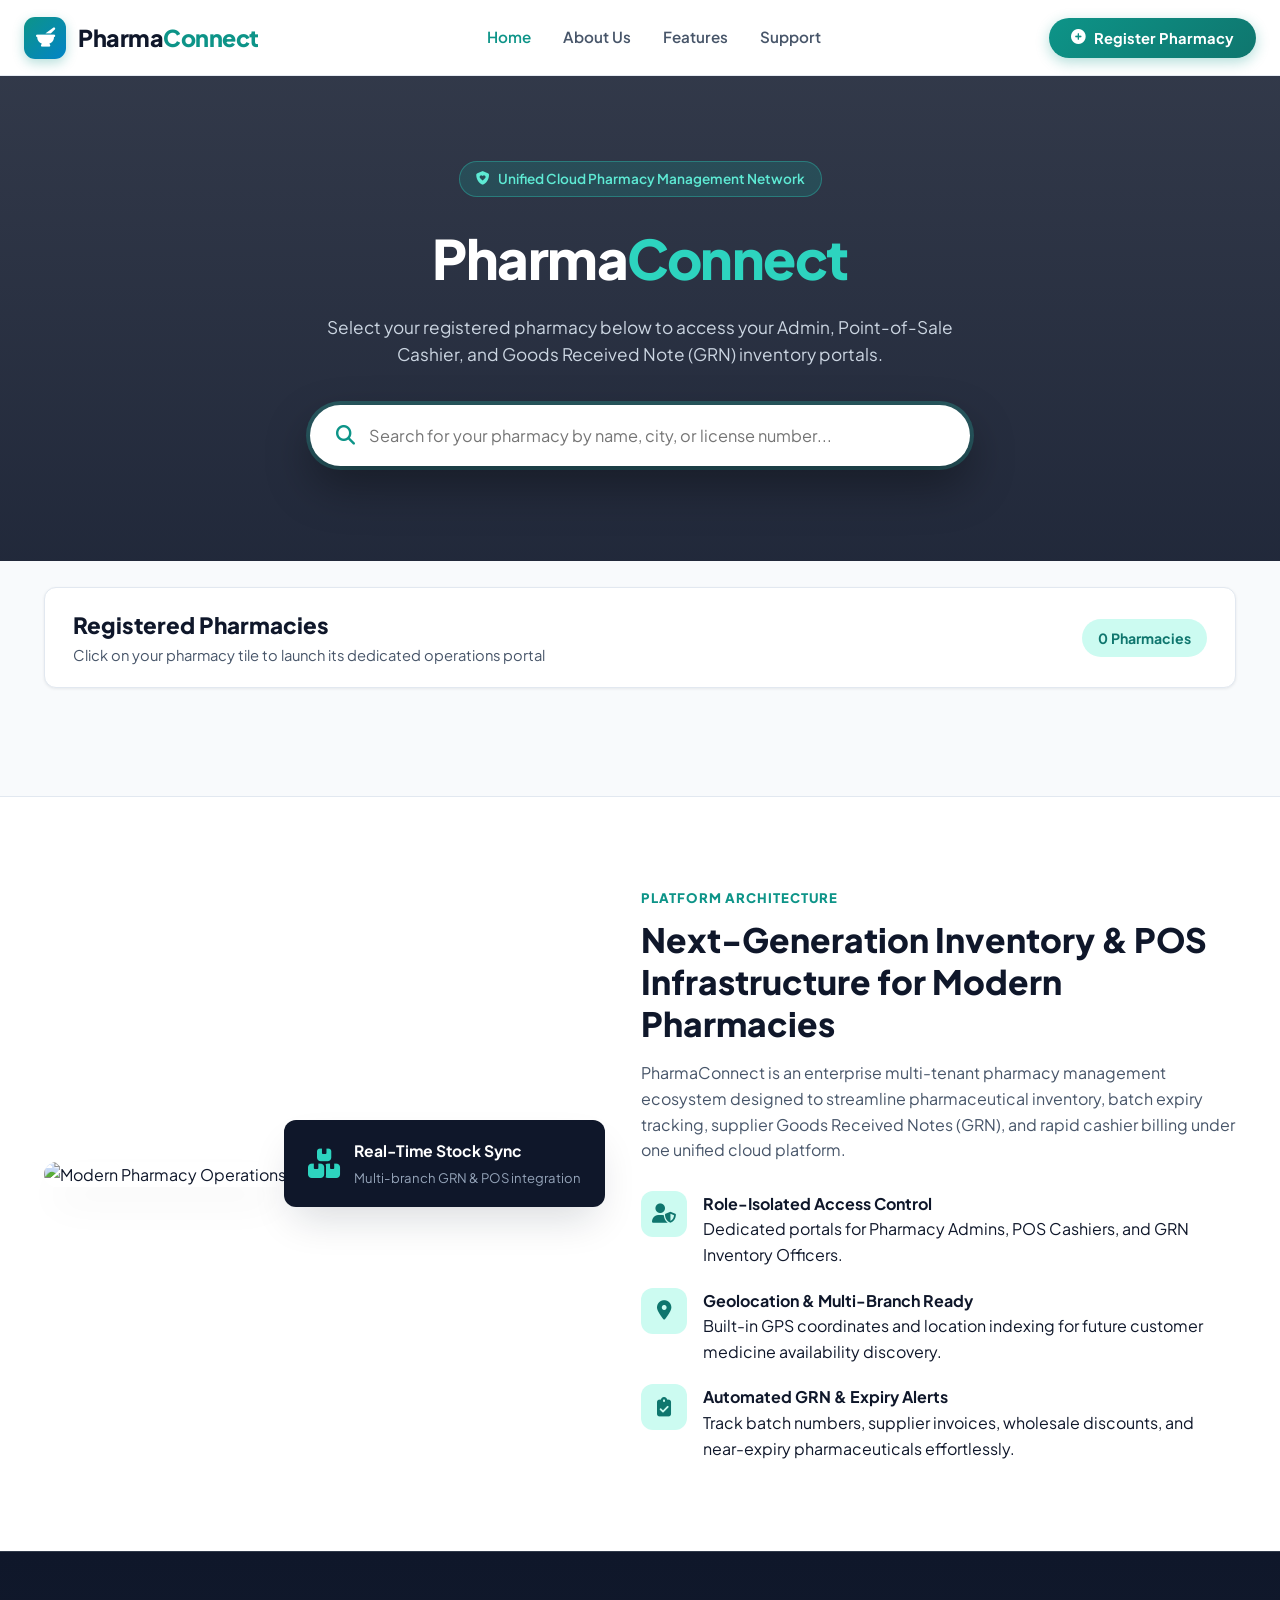
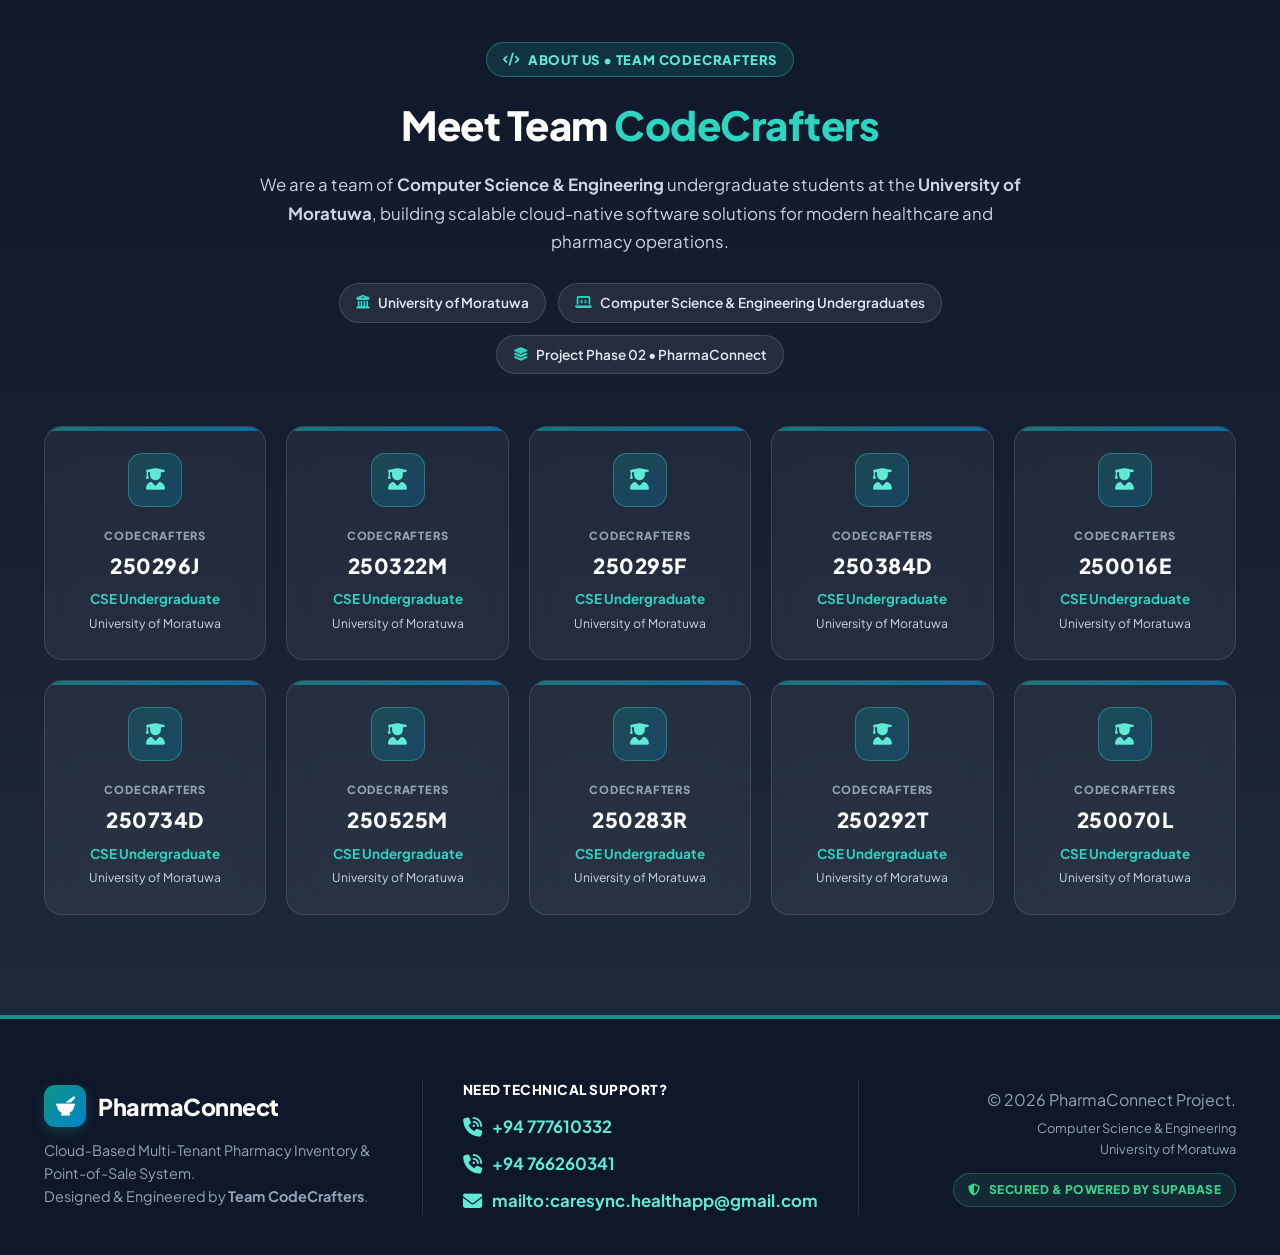
==== commit ad0f6f9f: "added the real email instead of the fake one" ====
--- a/index.html
+++ b/index.html
@@ -282,8 +282,8 @@
                     <a href="tel:+94766260341" class="support-link">
                         <i class="fa-solid fa-phone-volume"></i> +94 766260341
                     </a>
-                    <a href="mailto:sulakshana1461@gmail.com" class="support-link">
-                        <i class="fa-solid fa-envelope"></i> support@pharmaconnect.lk
+                    <a href="mailto:caresync.healthapp@gmail.com" class="support-link">
+                        <i class="fa-solid fa-envelope"></i> mailto:caresync.healthapp@gmail.com
                     </a>
                 </div>
 
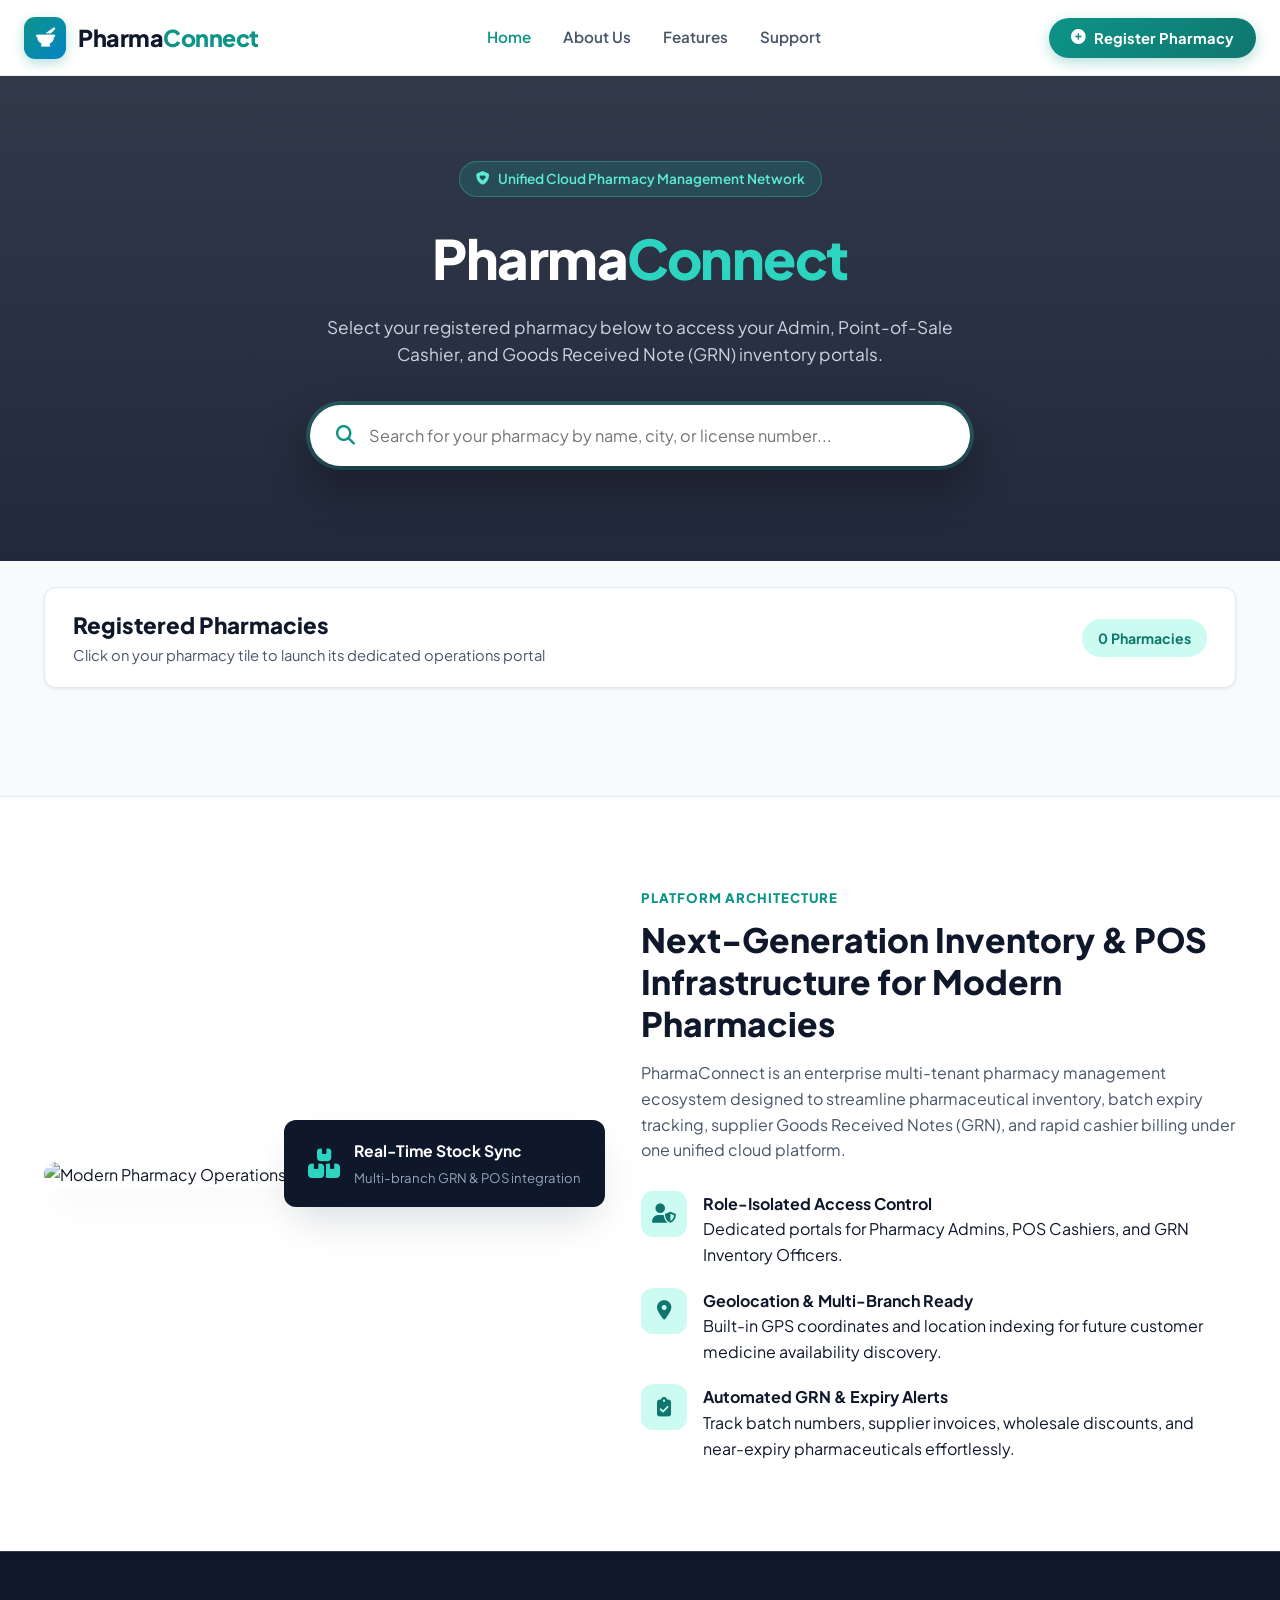
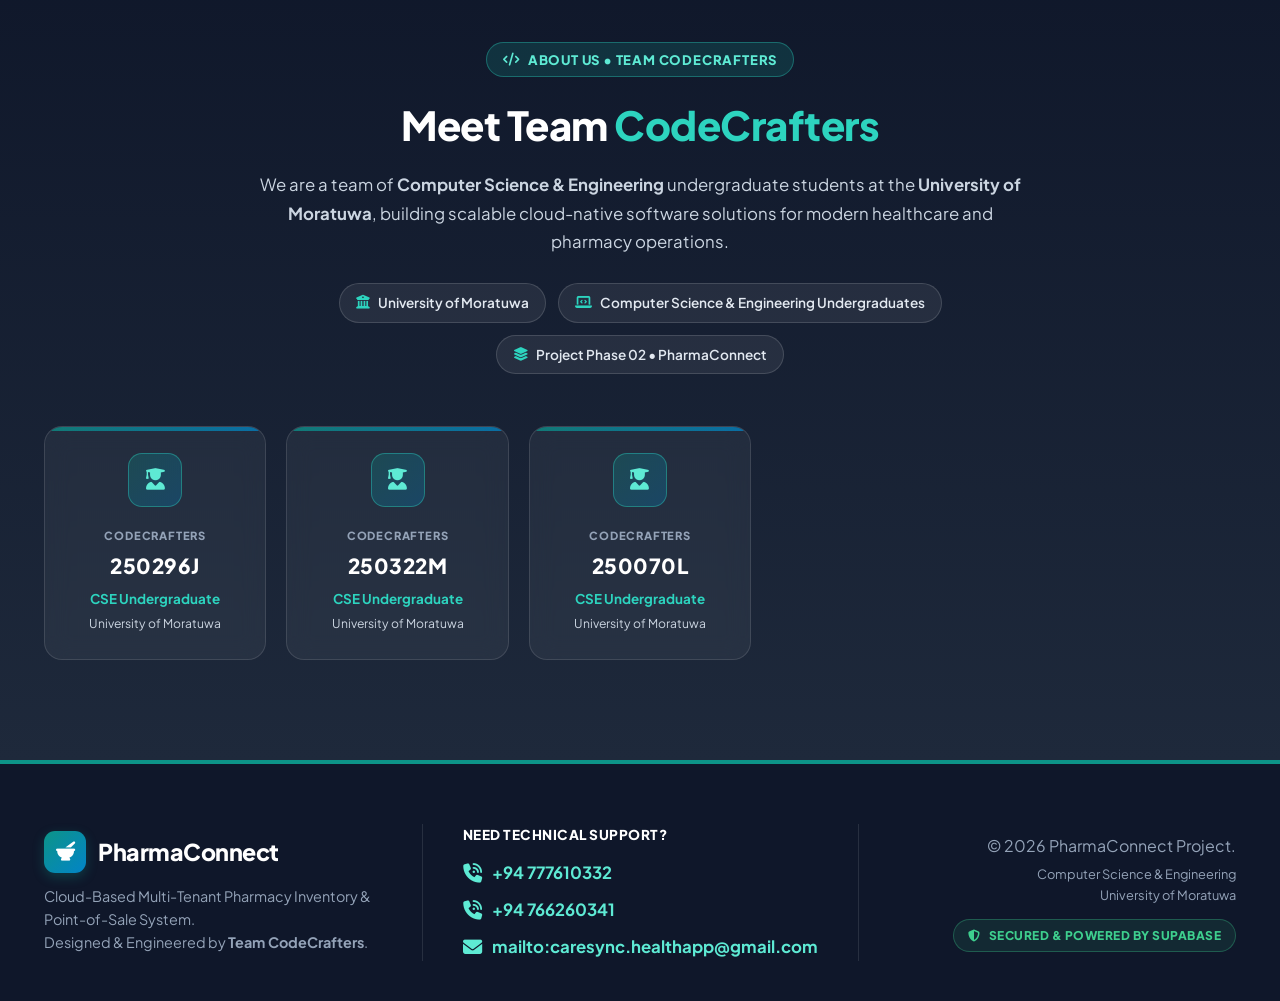
==== commit 354e832d: "push" ====
--- a/index.html
+++ b/index.html
@@ -18,6 +18,9 @@
     <link rel="icon" type="image/png" size="32x32" href="/Firefly.png"> 
     <!-- Custom Stylesheet -->
     <link rel="stylesheet" href="style.css">
+    <!-- Leaflet Interactive Maps -->
+    <link rel="stylesheet" href="https://unpkg.com/leaflet@1.9.4/dist/leaflet.css" />
+    <script src="https://unpkg.com/leaflet@1.9.4/dist/leaflet.js"></script>
 </head>
 <body>
 
@@ -192,62 +195,6 @@
                         <div class="member-avatar"><i class="fa-solid fa-user-graduate"></i></div>
                         <span class="member-team-tag">CodeCrafters</span>
                         <h3 class="member-index">250322M</h3>
-                        <p class="member-role">CSE Undergraduate</p>
-                        <small class="member-uni">University of Moratuwa</small>
-                    </div>
-
-                    <div class="member-tile">
-                        <div class="member-avatar"><i class="fa-solid fa-user-graduate"></i></div>
-                        <span class="member-team-tag">CodeCrafters</span>
-                        <h3 class="member-index">250295F</h3>
-                        <p class="member-role">CSE Undergraduate</p>
-                        <small class="member-uni">University of Moratuwa</small>
-                    </div>
-
-                    <div class="member-tile">
-                        <div class="member-avatar"><i class="fa-solid fa-user-graduate"></i></div>
-                        <span class="member-team-tag">CodeCrafters</span>
-                        <h3 class="member-index">250384D</h3>
-                        <p class="member-role">CSE Undergraduate</p>
-                        <small class="member-uni">University of Moratuwa</small>
-                    </div>
-
-                    <div class="member-tile">
-                        <div class="member-avatar"><i class="fa-solid fa-user-graduate"></i></div>
-                        <span class="member-team-tag">CodeCrafters</span>
-                        <h3 class="member-index">250016E</h3>
-                        <p class="member-role">CSE Undergraduate</p>
-                        <small class="member-uni">University of Moratuwa</small>
-                    </div>
-
-                    <div class="member-tile">
-                        <div class="member-avatar"><i class="fa-solid fa-user-graduate"></i></div>
-                        <span class="member-team-tag">CodeCrafters</span>
-                        <h3 class="member-index">250734D</h3>
-                        <p class="member-role">CSE Undergraduate</p>
-                        <small class="member-uni">University of Moratuwa</small>
-                    </div>
-
-                    <div class="member-tile">
-                        <div class="member-avatar"><i class="fa-solid fa-user-graduate"></i></div>
-                        <span class="member-team-tag">CodeCrafters</span>
-                        <h3 class="member-index">250525M</h3>
-                        <p class="member-role">CSE Undergraduate</p>
-                        <small class="member-uni">University of Moratuwa</small>
-                    </div>
-
-                    <div class="member-tile">
-                        <div class="member-avatar"><i class="fa-solid fa-user-graduate"></i></div>
-                        <span class="member-team-tag">CodeCrafters</span>
-                        <h3 class="member-index">250283R</h3>
-                        <p class="member-role">CSE Undergraduate</p>
-                        <small class="member-uni">University of Moratuwa</small>
-                    </div>
-
-                    <div class="member-tile">
-                        <div class="member-avatar"><i class="fa-solid fa-user-graduate"></i></div>
-                        <span class="member-team-tag">CodeCrafters</span>
-                        <h3 class="member-index">250292T</h3>
                         <p class="member-role">CSE Undergraduate</p>
                         <small class="member-uni">University of Moratuwa</small>
                     </div>
@@ -346,39 +293,18 @@
                     <div class="form-grid-2">
                         <div class="form-group">
                             <label for="reg-pharmacy-name">Pharmacy Name *</label>
-                            <input 
-                                type="text" 
-                                id="reg-pharmacy-name" 
-                                name="organization" 
-                                autocomplete="organization" 
-                                required 
-                                placeholder="e.g., MediCare Central Pharmacy"
-                            >
+                            <input type="text" id="reg-pharmacy-name" name="organization" autocomplete="organization" required placeholder="e.g., MediCare Central Pharmacy">
                         </div>
                         <div class="form-group">
                             <label for="reg-license-no">NMRA / Pharmacy Reg. Number *</label>
-                            <input 
-                                type="text" 
-                                id="reg-license-no" 
-                                name="license_no" 
-                                autocomplete="off" 
-                                required 
-                                placeholder="e.g., PH-SL-2026-849"
-                            >
+                            <input type="text" id="reg-license-no" name="license_no" autocomplete="off" required placeholder="e.g., PH-SL-2026-849">
                         </div>
                     </div>
 
                     <div class="form-grid-2">
                         <div class="form-group">
                             <label for="reg-phone">Contact Number *</label>
-                            <input 
-                                type="tel" 
-                                id="reg-phone" 
-                                name="tel" 
-                                autocomplete="tel" 
-                                required 
-                                placeholder="e.g., +94 11 234 5678"
-                            >
+                            <input type="tel" id="reg-phone" name="tel" autocomplete="tel" required placeholder="e.g., +94 11 234 5678">
                         </div>
                         <div class="form-group">
                             <label for="reg-hours">Operating Hours *</label>
@@ -398,25 +324,11 @@
                     <div class="form-grid-2">
                         <div class="form-group">
                             <label for="reg-city">City / Town *</label>
-                            <input 
-                                type="text" 
-                                id="reg-city" 
-                                name="address-level2" 
-                                autocomplete="address-level2" 
-                                required 
-                                placeholder="e.g., Moratuwa"
-                            >
+                            <input type="text" id="reg-city" name="address-level2" autocomplete="address-level2" required placeholder="e.g., Moratuwa">
                         </div>
                         <div class="form-group">
                             <label for="reg-address">Street Address *</label>
-                            <input 
-                                type="text" 
-                                id="reg-address" 
-                                name="street-address" 
-                                autocomplete="street-address" 
-                                required 
-                                placeholder="e.g., No. 142, Galle Road"
-                            >
+                            <input type="text" id="reg-address" name="street-address" autocomplete="street-address" required placeholder="e.g., No. 142, Galle Road">
                         </div>
                     </div>
 
@@ -434,79 +346,89 @@
                         <button type="button" id="btn-detect-gps" class="btn-gps" onclick="detectLocation()">
                             <i class="fa-solid fa-location-crosshairs"></i> Detect Current GPS Location
                         </button>
-                        <small id="gps-status-text" class="gps-hint">
-                            You can click Detect GPS or type coordinates manually.
-                        </small>
+                        <small id="gps-status-text" class="gps-hint">You can click Detect GPS or type coordinates manually.</small>
                     </div>
 
                     <div class="form-group" style="margin-top: 14px;">
                         <label for="reg-image-url">Storefront / Cover Image URL (Optional)</label>
-                        <input 
-                            type="url" 
-                            id="reg-image-url" 
-                            name="image_url" 
-                            autocomplete="url" 
-                            placeholder="Leave blank to use default professional pharmacy image"
-                        >
-                    </div>
-
-                    <!-- 3. Master Admin Credentials -->
+                        <input type="url" id="reg-image-url" name="image_url" autocomplete="url" placeholder="Leave blank to use default professional pharmacy image">
+                    </div>
+
+                    <!-- NEW: 3. Legal Owner Credentials -->
                     <div class="form-section-title">
-                        <i class="fa-solid fa-user-lock"></i> Master Admin Credentials
+                        <i class="fa-solid fa-user-tie"></i> Pharmacy Proprietor / Owner Details
                     </div>
                     <div class="form-grid-2">
                         <div class="form-group">
-                            <label for="reg-admin-email">Admin Email *</label>
-                            <input 
-                                type="email" 
-                                id="reg-admin-email" 
-                                name="email" 
-                                autocomplete="email" 
-                                required 
-                                placeholder="admin@pharmacy.lk"
-                            >
-                        </div>
+                            <label for="reg-owner-name">Owner Full Name *</label>
+                            <input type="text" id="reg-owner-name" name="owner_name" autocomplete="name" required placeholder="e.g., Kasun Perera">
+                        </div>
+                        <div class="form-group">
+                            <label for="reg-owner-email">Owner Email Address *</label>
+                            <input type="email" id="reg-owner-email" name="owner_email" autocomplete="email" required placeholder="e.g., owner@pharmacy.lk">
+                        </div>
+                    </div>
+
+                    <!-- 4. Master Admin Credentials -->
+                    <div class="form-section-title" style="margin-top: 28px;">
+                        <i class="fa-solid fa-user-shield"></i> System Admin Credentials
+                    </div>
+
+                    <!-- NEW: Graphical Smart Toggle Box -->
+                    <div class="owner-admin-toggle-box" style="background: #f0fdfa; border: 2px solid #14b8a6; border-radius: 12px; padding: 16px; margin-bottom: 24px; display: flex; align-items: center; justify-content: space-between; cursor: pointer; transition: all 0.3s;" onclick="document.getElementById('reg-same-as-owner').click()">
+                        <div style="display: flex; align-items: center; gap: 14px;">
+                            <div style="width: 42px; height: 42px; background: #0d9488; border-radius: 50%; display: flex; align-items: center; justify-content: center; color: white; font-size: 18px; box-shadow: 0 4px 6px -1px rgba(13, 148, 136, 0.3);">
+                                <i class="fa-solid fa-user-check"></i>
+                            </div>
+                            <div>
+                                <h4 style="margin: 0; color: #0f172a; font-size: 15px; font-weight: 800;">Admin is the same as the Owner</h4>
+                                <p style="margin: 2px 0 0 0; color: #475569; font-size: 12px;">Use the owner's name and email for the main system admin account.</p>
+                            </div>
+                        </div>
+                        
+                        <!-- Custom CSS Toggle Switch -->
+                        <label class="switch" style="position: relative; display: inline-block; width: 46px; height: 26px;" onclick="event.stopPropagation()">
+                            <input type="checkbox" id="reg-same-as-owner" onchange="copyOwnerToAdmin()" style="opacity: 0; width: 0; height: 0;">
+                            <span class="slider" style="position: absolute; cursor: pointer; top: 0; left: 0; right: 0; bottom: 0; background-color: #cbd5e1; transition: .3s; border-radius: 26px;"></span>
+                        </label>
+                        <style>
+                            .switch input:checked + .slider { background-color: #0d9488; }
+                            .switch input:checked + .slider:before { transform: translateX(20px); }
+                            .slider:before { position: absolute; content: ""; height: 20px; width: 20px; left: 3px; bottom: 3px; background-color: white; transition: .3s; border-radius: 50%; box-shadow: 0 2px 4px rgba(0,0,0,0.2); }
+                            .owner-admin-toggle-box:hover { background: #ccfbf1 !important; border-color: #0d9488 !important; }
+                        </style>
+                    </div>
+                    
+                    <!-- Grouped Admin Fields (These will visually disappear when toggled!) -->
+                    <div id="admin-name-email-group" class="form-grid-2">
+                        <div class="form-group">
+                            <label for="reg-admin-name">Admin Full Name *</label>
+                            <input type="text" id="reg-admin-name" name="admin_name" required placeholder="e.g., Nimal Silva">
+                        </div>
+                        <div class="form-group">
+                            <label for="reg-admin-email">Admin Login Email *</label>
+                            <input type="email" id="reg-admin-email" name="email" required placeholder="admin@pharmacy.lk">
+                        </div>
+                    </div>
+
+                    <!-- Username & Password always remain visible -->
+                    <div class="form-grid-2">
                         <div class="form-group">
                             <label for="reg-admin-username">Admin Username *</label>
-                            <input 
-                                type="text" 
-                                id="reg-admin-username" 
-                                name="username" 
-                                autocomplete="username" 
-                                required 
-                                placeholder="e.g., medicare_admin"
-                            >
-                        </div>
-                    </div>
-
-                    <div class="form-grid-2">
+                            <input type="text" id="reg-admin-username" name="username" required placeholder="e.g., medicare_admin">
+                        </div>
                         <div class="form-group">
                             <label for="reg-admin-password">Admin Password *</label>
-                            <input 
-                                type="password" 
-                                id="reg-admin-password" 
-                                name="password" 
-                                autocomplete="new-password" 
-                                required 
-                                minlength="6" 
-                                placeholder="Min. 6 characters"
-                            >
-                        </div>
-                        <div class="form-group">
-                            <label for="reg-admin-confirm">Confirm Password *</label>
-                            <input 
-                                type="password" 
-                                id="reg-admin-confirm" 
-                                name="confirm_password" 
-                                autocomplete="new-password" 
-                                required 
-                                minlength="6" 
-                                placeholder="Re-enter password"
-                            >
-                        </div>
-                    </div>
-
-                    <div class="form-actions">
+                            <input type="password" id="reg-admin-password" name="password" autocomplete="new-password" required minlength="6" placeholder="Min. 6 characters">
+                        </div>
+                    </div>
+
+                    <div class="form-group">
+                        <label for="reg-admin-confirm">Confirm Password *</label>
+                        <input type="password" id="reg-admin-confirm" name="confirm_password" autocomplete="new-password" required minlength="6" placeholder="Re-enter password">
+                    </div>
+
+                    <div class="form-actions" style="margin-top: 24px;">
                         <button type="button" class="btn-secondary" onclick="navigateTo('home')">Cancel</button>
                         <button type="submit" id="btn-submit-register" class="btn-primary">
                             <i class="fa-solid fa-cloud-arrow-up"></i> Complete Registration
